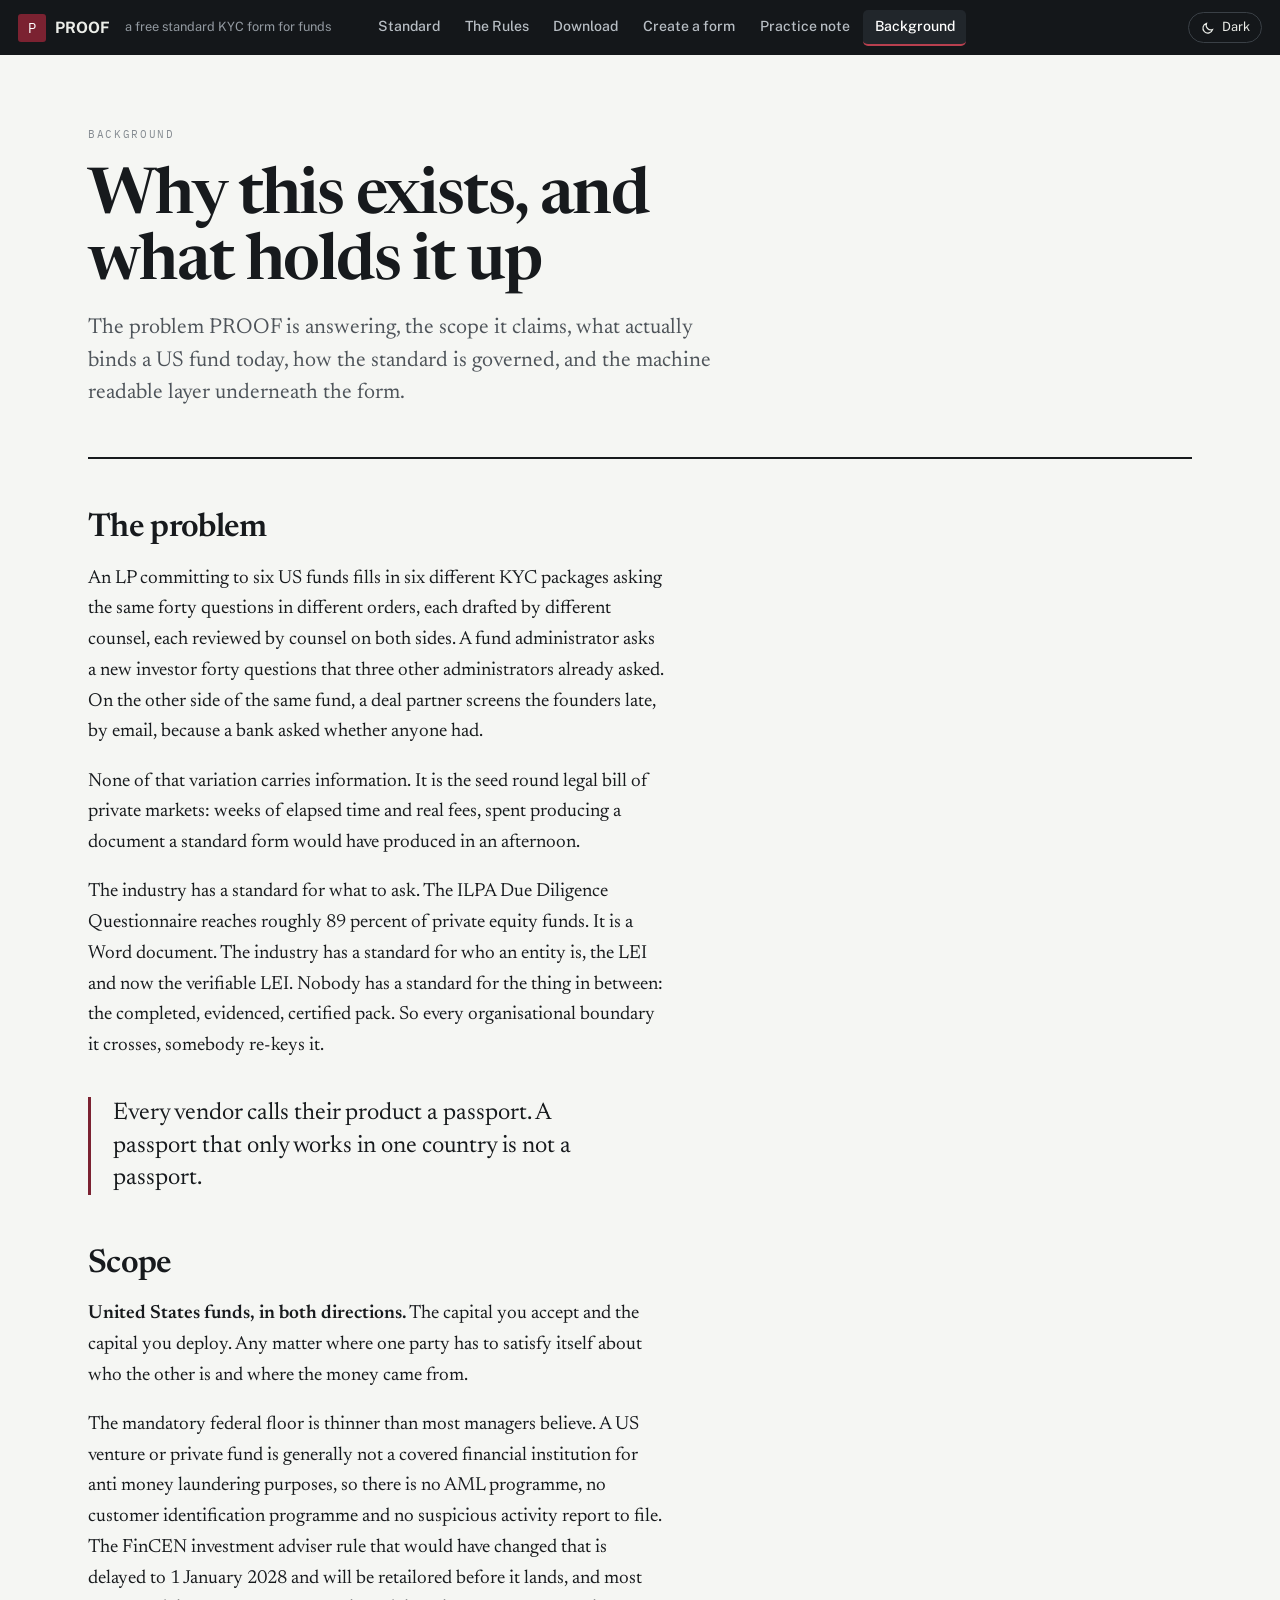
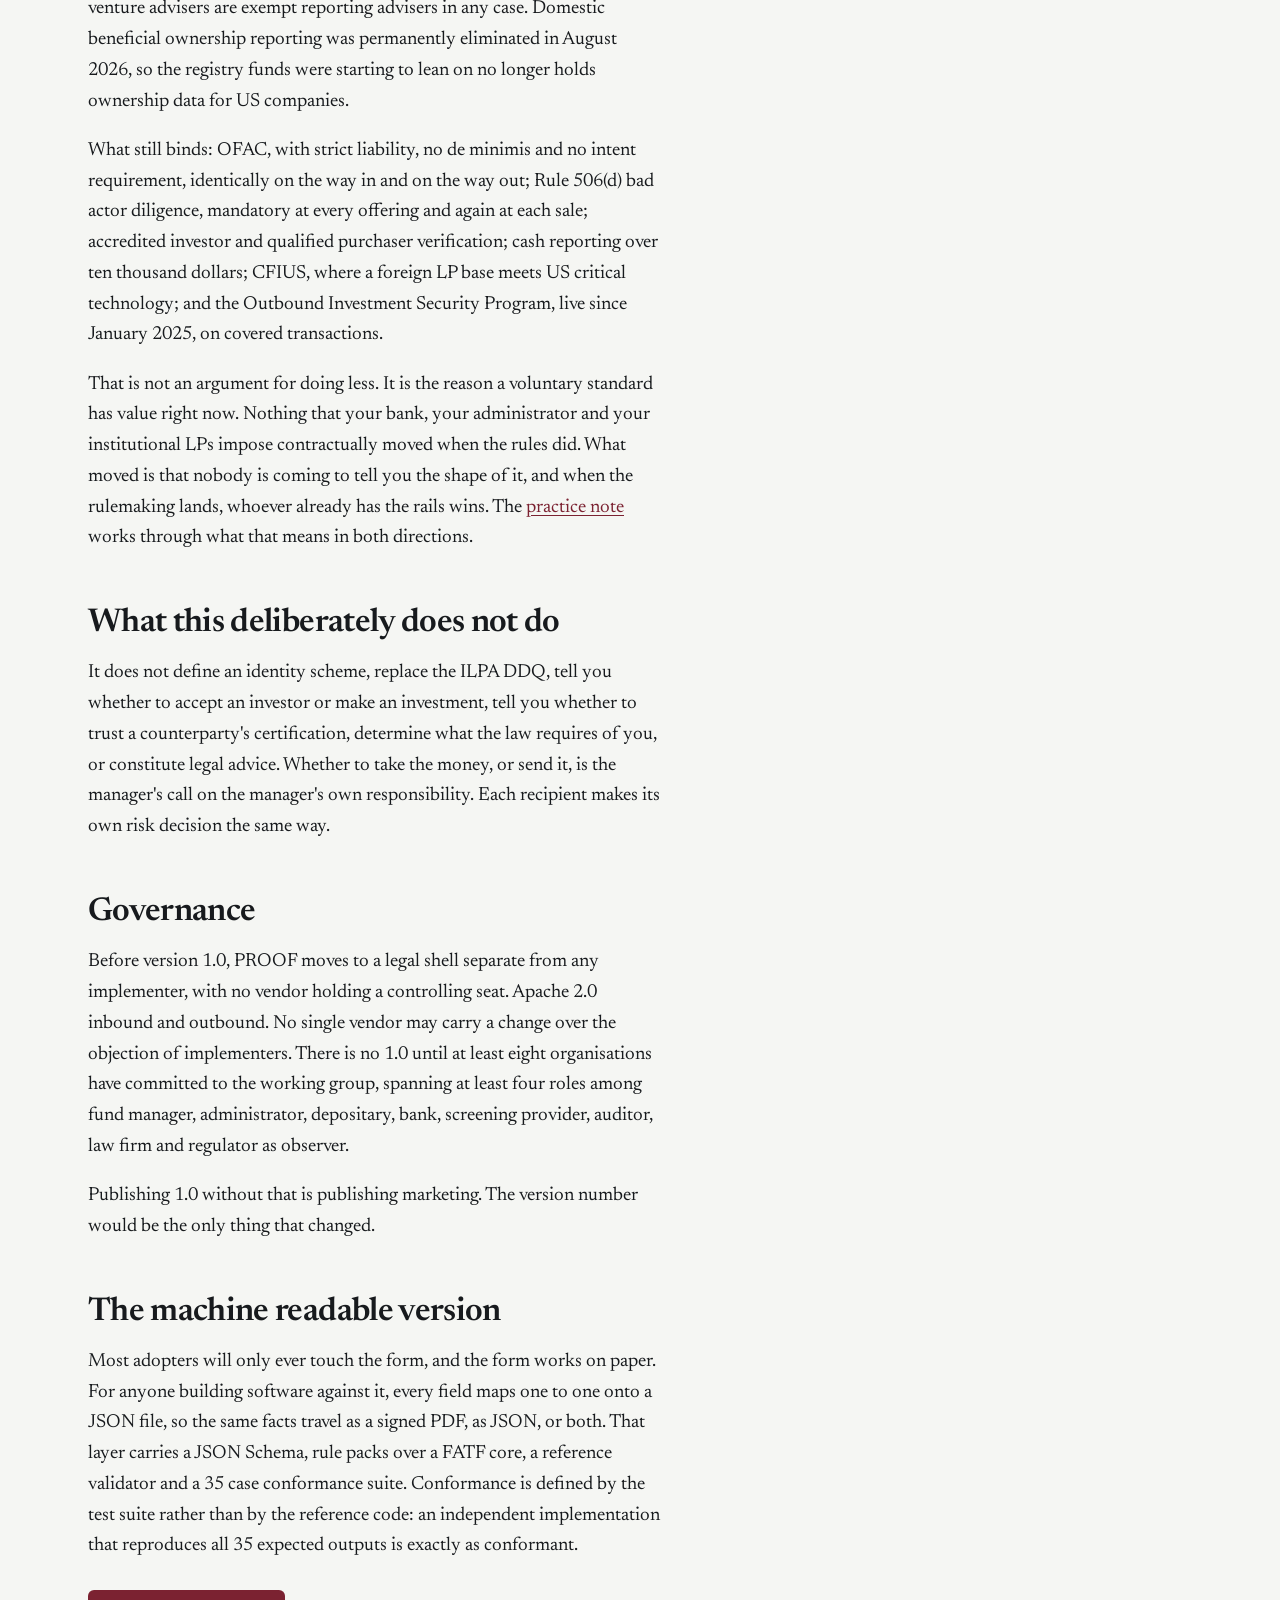
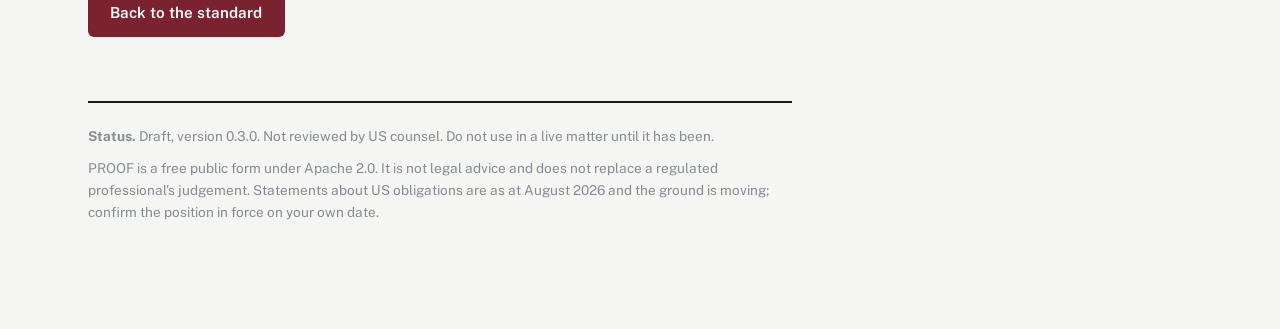
==== background.html @ fc47f913 "Publish the forms as PDF and Word, with a downloads page Adds PROOF-T, PROOF-O and PROOF-E as standa" ====
<!doctype html>
<html lang="en">
<head>
<meta charset="utf-8">
<meta name="viewport" content="width=device-width, initial-scale=1">
<title>PROOF, background</title>
<meta name="description" content="Why a KYC standard is needed, what actually binds a US fund, how PROOF is governed, and the machine readable layer underneath the form.">
<link rel="preconnect" href="https://fonts.googleapis.com">
<link rel="preconnect" href="https://fonts.gstatic.com" crossorigin>
<link rel="stylesheet" href="https://fonts.googleapis.com/css2?family=Newsreader:ital,opsz,wght@0,6..72,400;0,6..72,500;0,6..72,600;1,6..72,400&family=Public+Sans:wght@400;500;600;700&family=IBM+Plex+Mono:wght@400;500&display=swap">
<link rel="stylesheet" href="assets/page.css">
<link rel="stylesheet" href="assets/nav.css">
<script>try{var t=localStorage.getItem("proof-theme");if(t==="light"||t==="dark")document.documentElement.setAttribute("data-theme",t);}catch(e){}</script>

</head>
<body>
<header class="sitebar">
  <a class="brand" href="index.html"><span class="mark">P</span><span class="wordmark">PROOF</span></a>
  <span class="tagline">a free standard KYC form for funds</span>
  <nav class="sitetabs" aria-label="Sections">
      <a href="index.html">Standard</a>
      <a href="rules.html">The Rules</a>
      <a href="download.html">Download</a>
      <a href="create.html">Create a form</a>
      <a href="practice.html">Practice note</a>
      <a href="background.html" aria-current="page">Background</a>
  </nav>
  <button class="theme-toggle" id="themeToggle" aria-label="Switch theme">
    <svg id="themeIcon" viewBox="0 0 24 24" fill="none" stroke="currentColor" stroke-width="2" stroke-linecap="round" aria-hidden="true"></svg>
    <span id="themeLabel">Dark</span>
  </button>
</header>
<div class="wrap">
  <header class="mast">
    <span class="eyebrow">Background</span>
    <h1>Why this exists, and what holds it up</h1>
    <p class="standfirst">The problem PROOF is answering, the scope it claims, what actually binds a US fund today, how the standard is governed, and the machine readable layer underneath the form.</p>
  </header>

  <div class="col">
    <h2>The problem</h2>
    <p>An LP committing to six US funds fills in six different KYC packages asking the same forty questions in different orders, each drafted by different counsel, each reviewed by counsel on both sides. A fund administrator asks a new investor forty questions that three other administrators already asked. On the other side of the same fund, a deal partner screens the founders late, by email, because a bank asked whether anyone had.</p>
    <p>None of that variation carries information. It is the seed round legal bill of private markets: weeks of elapsed time and real fees, spent producing a document a standard form would have produced in an afternoon.</p>
    <p>The industry has a standard for what to ask. The ILPA Due Diligence Questionnaire reaches roughly 89 percent of private equity funds. It is a Word document. The industry has a standard for who an entity is, the LEI and now the verifiable LEI. Nobody has a standard for the thing in between: the completed, evidenced, certified pack. So every organisational boundary it crosses, somebody re-keys it.</p>
    <blockquote><p>Every vendor calls their product a passport. A passport that only works in one country is not a passport.</p></blockquote>

    <h2>Scope</h2>
    <p><strong>United States funds, in both directions.</strong> The capital you accept and the capital you deploy. Any matter where one party has to satisfy itself about who the other is and where the money came from.</p>
    <p>The mandatory federal floor is thinner than most managers believe. A US venture or private fund is generally not a covered financial institution for anti money laundering purposes, so there is no AML programme, no customer identification programme and no suspicious activity report to file. The FinCEN investment adviser rule that would have changed that is delayed to 1 January 2028 and will be retailored before it lands, and most venture advisers are exempt reporting advisers in any case. Domestic beneficial ownership reporting was permanently eliminated in August 2026, so the registry funds were starting to lean on no longer holds ownership data for US companies.</p>
    <p>What still binds: OFAC, with strict liability, no de minimis and no intent requirement, identically on the way in and on the way out; Rule 506(d) bad actor diligence, mandatory at every offering and again at each sale; accredited investor and qualified purchaser verification; cash reporting over ten thousand dollars; CFIUS, where a foreign LP base meets US critical technology; and the Outbound Investment Security Program, live since January 2025, on covered transactions.</p>
    <p>That is not an argument for doing less. It is the reason a voluntary standard has value right now. Nothing that your bank, your administrator and your institutional LPs impose contractually moved when the rules did. What moved is that nobody is coming to tell you the shape of it, and when the rulemaking lands, whoever already has the rails wins. The <a href="practice.html">practice note</a> works through what that means in both directions.</p>

    <h2>What this deliberately does not do</h2>
    <p>It does not define an identity scheme, replace the ILPA DDQ, tell you whether to accept an investor or make an investment, tell you whether to trust a counterparty's certification, determine what the law requires of you, or constitute legal advice. Whether to take the money, or send it, is the manager's call on the manager's own responsibility. Each recipient makes its own risk decision the same way.</p>

    <h2>Governance</h2>
    <p>Before version 1.0, PROOF moves to a legal shell separate from any implementer, with no vendor holding a controlling seat. Apache 2.0 inbound and outbound. No single vendor may carry a change over the objection of implementers. There is no 1.0 until at least eight organisations have committed to the working group, spanning at least four roles among fund manager, administrator, depositary, bank, screening provider, auditor, law firm and regulator as observer.</p>
    <p>Publishing 1.0 without that is publishing marketing. The version number would be the only thing that changed.</p>

    <h2>The machine readable version</h2>
    <p>Most adopters will only ever touch the form, and the form works on paper. For anyone building software against it, every field maps one to one onto a JSON file, so the same facts travel as a signed PDF, as JSON, or both. That layer carries a JSON Schema, rule packs over a FATF core, a reference validator and a 35 case conformance suite. Conformance is defined by the test suite rather than by the reference code: an independent implementation that reproduces all 35 expected outputs is exactly as conformant.</p>
    <a class="cta" href="index.html">Back to the standard</a>
  </div>

  <footer class="colophon">
    <p><b>Status.</b> Draft, version 0.3.0. Not reviewed by US counsel. Do not use in a live matter until it has been.</p>
    <p>PROOF is a free public form under Apache 2.0. It is not legal advice and does not replace a regulated professional's judgement. Statements about US obligations are as at August 2026 and the ground is moving; confirm the position in force on your own date.</p>
  </footer>
</div>
<script src="assets/site.js"></script>
</body>
</html>
---- assets/page.css ----
:root {
  --paper:#f5f6f3; --sheet:#fffffe; --ink:#171a1d; --ink-soft:#4e545a; --ink-faint:#868c92;
  --rule:#dcded8; --rule-firm:#bfc3bb; --seal:#7b2231; --seal-wash:#f2e5e6;
  --keep:#2c5b4c; --keep-wash:#e2ebe6;
  --cta-bg:#7b2231; --cta-ink:#ffffff;
}
@media (prefers-color-scheme: dark) {
  :root:not([data-theme="light"]) {
    --paper:#111316; --sheet:#181b1f; --ink:#e8eae6; --ink-soft:#a8aeb3; --ink-faint:#7c8288;
    --rule:#2a2e33; --rule-firm:#3f454b; --seal:#e39aa3; --seal-wash:#2c1a1e;
    --keep:#85bda8; --keep-wash:#182924;
    --cta-bg:#b8404f; --cta-ink:#ffffff;
  }
}
:root[data-theme="dark"] {
  --paper:#111316; --sheet:#181b1f; --ink:#e8eae6; --ink-soft:#a8aeb3; --ink-faint:#7c8288;
  --rule:#2a2e33; --rule-firm:#3f454b; --seal:#e39aa3; --seal-wash:#2c1a1e;
  --keep:#85bda8; --keep-wash:#182924;
  --cta-bg:#b8404f; --cta-ink:#ffffff;
}

* { box-sizing: border-box; }

body {
  margin: 0; background: var(--paper); color: var(--ink);
  font-family: Newsreader, Georgia, "Times New Roman", serif;
  font-size: 19px; line-height: 1.62; -webkit-font-smoothing: antialiased;
}

.wrap { max-width: 74rem; margin: 0 auto; padding: clamp(2rem,5vw,4rem) clamp(1.1rem,4vw,2.5rem) 6rem; }
.col { max-width: 36rem; }

.eyebrow { font-family: "IBM Plex Mono", ui-monospace, monospace; font-size: 0.7rem; letter-spacing: 0.15em; text-transform: uppercase; color: var(--ink-faint); }

header.mast { border-bottom: 2px solid var(--ink); padding-bottom: 1.8rem; margin-bottom: 2.6rem; }
h1 { font-weight: 600; font-size: clamp(2.4rem,7vw,4rem); line-height: 1.03; letter-spacing: -0.025em; margin: 1rem 0 0.9rem; max-width: 18ch; text-wrap: balance; }
.standfirst { font-size: clamp(1.1rem,2.4vw,1.35rem); line-height: 1.5; color: var(--ink-soft); max-width: 40rem; margin: 0 0 1.2rem; }

h2 { font-weight: 600; font-size: clamp(1.55rem,3.4vw,2.05rem); line-height: 1.13; letter-spacing: -0.02em; margin: 3.2rem 0 1rem; max-width: 24ch; text-wrap: balance; }
h3 { font-family: "Public Sans", system-ui, sans-serif; font-size: 0.82rem; font-weight: 700; letter-spacing: 0.11em; text-transform: uppercase; color: var(--ink-faint); margin: 2.2rem 0 0.7rem; }
p { margin: 0 0 1.15rem; }
strong { font-weight: 600; }
a { color: var(--seal); text-underline-offset: 3px; }
a:focus-visible { outline: 2px solid var(--seal); outline-offset: 3px; }

blockquote { margin: 2.2rem 0; padding-left: 1.4rem; border-left: 3px solid var(--seal); font-size: clamp(1.2rem,2.6vw,1.5rem); line-height: 1.36; max-width: 34rem; }
blockquote p { margin: 0; }

.tablewrap { margin: 2rem 0; overflow-x: auto; border: 1px solid var(--rule-firm); background: var(--sheet); }
table { border-collapse: collapse; width: 100%; min-width: 34rem; font-family: "Public Sans", system-ui, sans-serif; font-size: 0.9rem; }
th { text-align: left; padding: 0.85rem 1rem; border-bottom: 2px solid var(--ink); font-size: 0.72rem; letter-spacing: 0.1em; text-transform: uppercase; color: var(--ink-faint); font-weight: 700; }
td { padding: 0.8rem 1rem; border-bottom: 1px solid var(--rule); color: var(--ink-soft); vertical-align: top; line-height: 1.45; }
td.axis { color: var(--ink); font-weight: 600; width: 34%; }
tr:last-child td { border-bottom: none; }

.callout { background: var(--seal-wash); border-left: 3px solid var(--seal); padding: 1.1rem 1.2rem; margin: 2rem 0; font-size: 1rem; max-width: 36rem; }
.callout p { margin: 0 0 0.7rem; } .callout p:last-child { margin: 0; }

.cta { display: inline-block; background: var(--cta-bg); color: var(--cta-ink); font-family: "Public Sans", sans-serif; font-weight: 600; font-size: 0.95rem; text-decoration: none; padding: 0.7rem 1.4rem; border-radius: 6px; margin-top: 0.6rem; }
.cta:hover { filter: brightness(1.12); }

footer.colophon { margin-top: 4rem; padding-top: 1.4rem; border-top: 2px solid var(--ink); font-family: "Public Sans", sans-serif; font-size: 0.85rem; color: var(--ink-faint); max-width: 44rem; }
footer.colophon p { margin: 0 0 0.6rem; }

@media (max-width: 700px) { body { font-size: 17px; } }

.mast .alt { font-family: "Public Sans", sans-serif; font-size: .84rem; color: var(--ink-faint); margin: .7rem 0 0; }
---- assets/nav.css ----
/* shared top bar and tabs, dark in both themes so it anchors every page */
.sitebar {
  background: #14171a;
  color: #eceee9;
  display: flex;
  align-items: center;
  gap: 1rem;
  padding: 0.6rem 1.1rem;
  font-family: "Public Sans", system-ui, -apple-system, sans-serif;
  flex-wrap: wrap;
}
.sitebar .brand { display: flex; align-items: center; gap: 0.6rem; text-decoration: none; color: inherit; }
.sitebar .mark {
  width: 28px; height: 28px; background: #7b2231; color: #fff;
  display: grid; place-items: center; border-radius: 3px;
  font-family: "IBM Plex Mono", ui-monospace, monospace; font-size: 0.9rem;
}
.sitebar .wordmark { font-weight: 700; letter-spacing: -0.01em; font-size: 0.98rem; }
.sitebar .tagline { color: #939aa1; font-size: 0.8rem; }

.sitetabs { display: flex; gap: 0.15rem; margin-left: 1.2rem; flex-wrap: wrap; }
.sitetabs a {
  color: #b8bec4; text-decoration: none;
  font-size: 0.88rem; font-weight: 500;
  padding: 0.35rem 0.7rem; border-radius: 5px;
  border-bottom: 2px solid transparent;
}
.sitetabs a:hover { color: #fff; background: #21262b; }
.sitetabs a[aria-current="page"] { color: #fff; border-bottom-color: #b8404f; background: #21262b; }
.sitetabs a:focus-visible { outline: 2px solid #b8404f; outline-offset: 2px; }

.theme-toggle {
  margin-left: auto;
  display: inline-flex; align-items: center; gap: 0.45rem;
  background: transparent; border: 1px solid #3a4046; color: #eceee9;
  border-radius: 999px; font: inherit; font-size: 0.8rem;
  padding: 0.28rem 0.72rem; cursor: pointer;
}
.theme-toggle:hover { border-color: #5a6169; }
.theme-toggle svg { width: 14px; height: 14px; flex: none; }

@media (max-width: 640px) {
  .sitebar .tagline { display: none; }
  .sitetabs { margin-left: 0; width: 100%; }
}
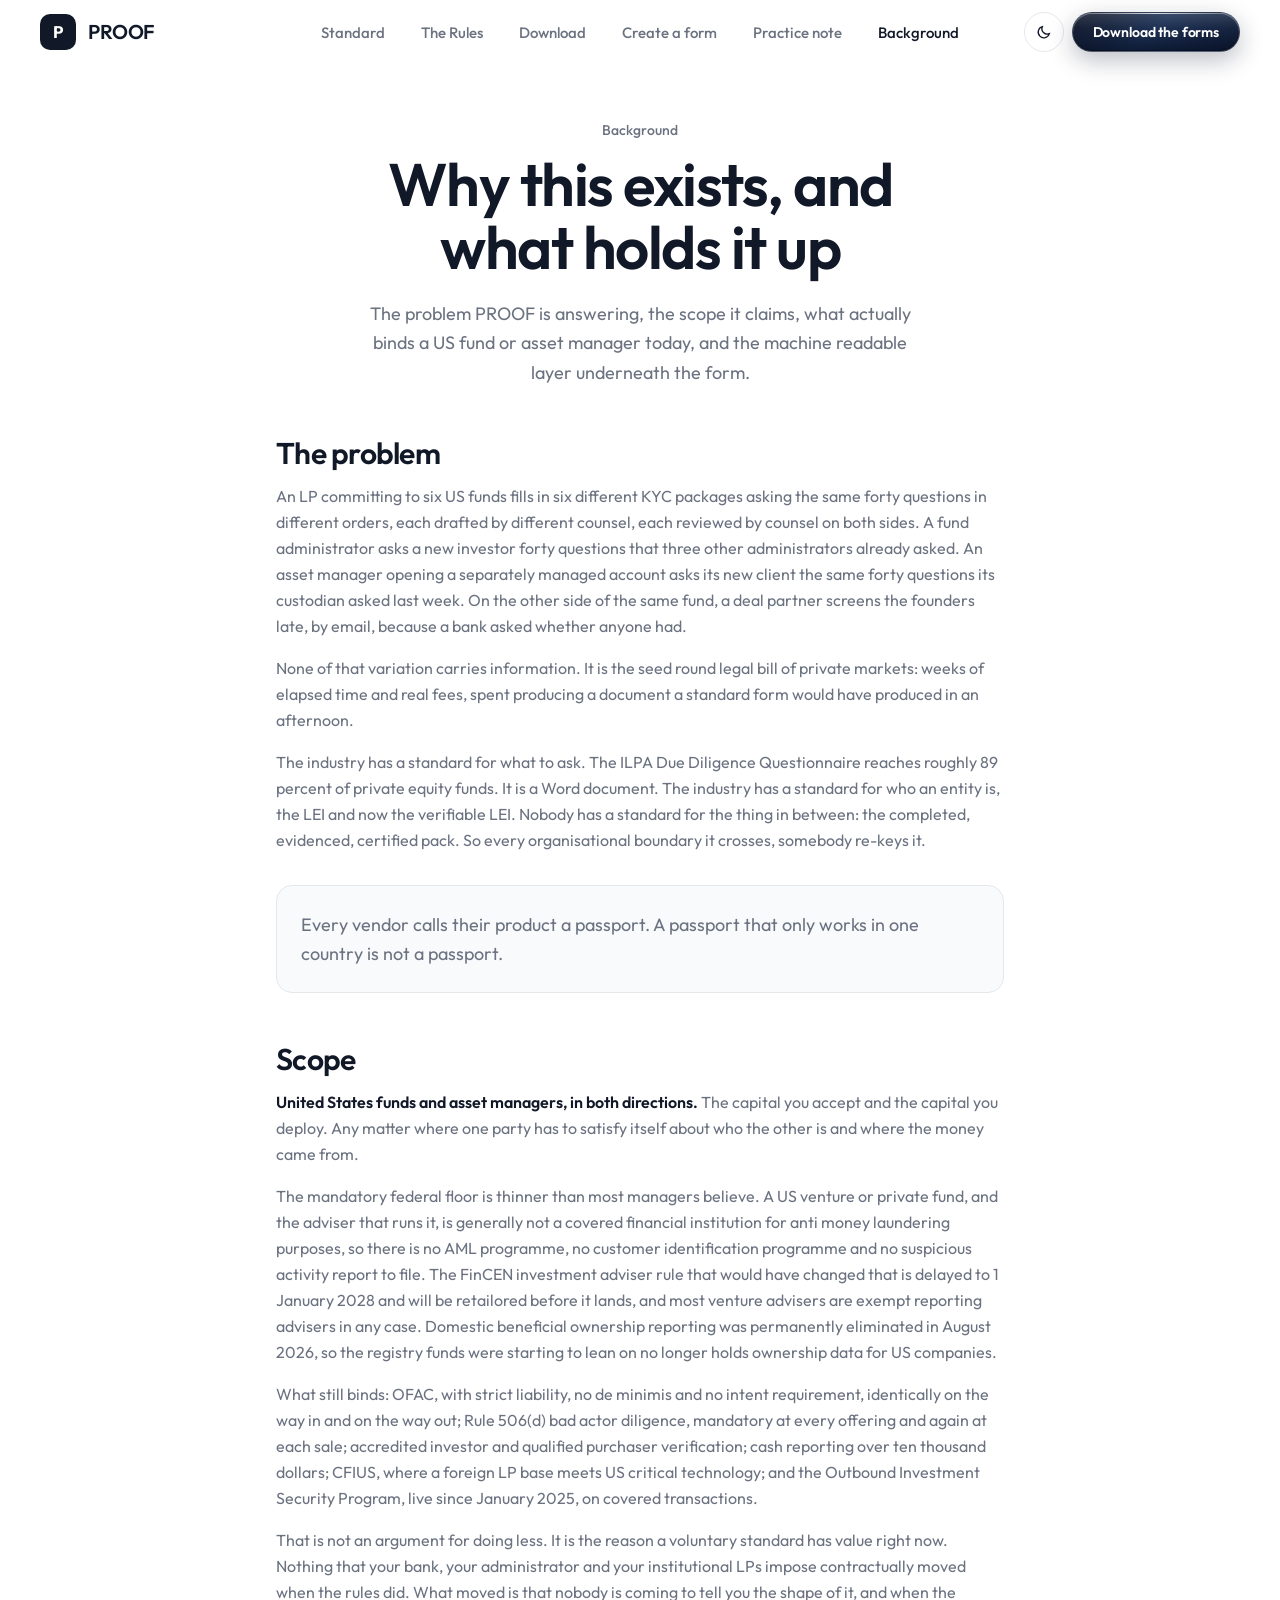
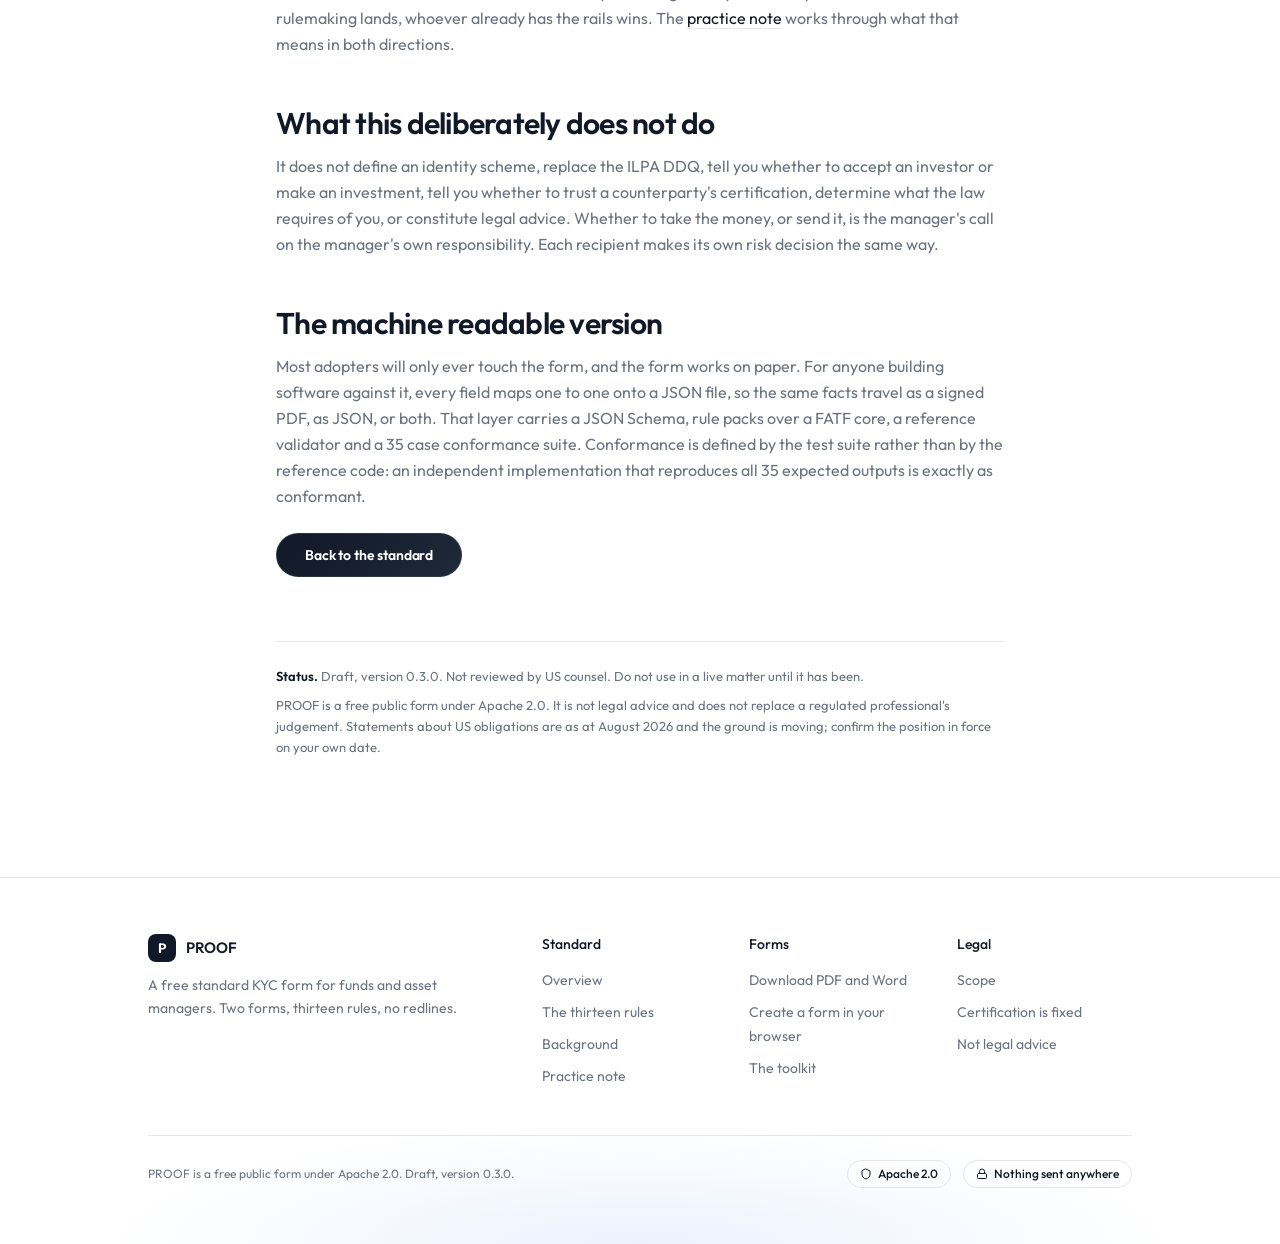
==== commit 68487b70: "Restyle the site to match verikyc.com Outfit and Geist Mono, near-black on white with the navy dark " ====
--- a/background.html
+++ b/background.html
@@ -4,10 +4,10 @@
 <meta charset="utf-8">
 <meta name="viewport" content="width=device-width, initial-scale=1">
 <title>PROOF, background</title>
-<meta name="description" content="Why a KYC standard is needed, what actually binds a US fund, how PROOF is governed, and the machine readable layer underneath the form.">
+<meta name="description" content="Why a KYC standard is needed, what actually binds a US fund or asset manager, and the machine readable layer underneath the form.">
 <link rel="preconnect" href="https://fonts.googleapis.com">
 <link rel="preconnect" href="https://fonts.gstatic.com" crossorigin>
-<link rel="stylesheet" href="https://fonts.googleapis.com/css2?family=Newsreader:ital,opsz,wght@0,6..72,400;0,6..72,500;0,6..72,600;1,6..72,400&family=Public+Sans:wght@400;500;600;700&family=IBM+Plex+Mono:wght@400;500&display=swap">
+<link rel="stylesheet" href="https://fonts.googleapis.com/css2?family=Outfit:wght@400;500;600;700&family=Geist+Mono:wght@400;500;600&display=swap">
 <link rel="stylesheet" href="assets/page.css">
 <link rel="stylesheet" href="assets/nav.css">
 <script>try{var t=localStorage.getItem("proof-theme");if(t==="light"||t==="dark")document.documentElement.setAttribute("data-theme",t);}catch(e){}</script>
@@ -15,47 +15,50 @@
 </head>
 <body>
 <header class="sitebar">
-  <a class="brand" href="index.html"><span class="mark">P</span><span class="wordmark">PROOF</span></a>
-  <span class="tagline">a free standard KYC form for funds</span>
-  <nav class="sitetabs" aria-label="Sections">
+  <div class="inner">
+    <a class="brand" href="index.html"><span class="mark">P</span><span class="wordmark">PROOF</span></a>
+    <nav class="sitetabs" aria-label="Sections"><div class="links">
       <a href="index.html">Standard</a>
       <a href="rules.html">The Rules</a>
       <a href="download.html">Download</a>
       <a href="create.html">Create a form</a>
       <a href="practice.html">Practice note</a>
       <a href="background.html" aria-current="page">Background</a>
-  </nav>
-  <button class="theme-toggle" id="themeToggle" aria-label="Switch theme">
-    <svg id="themeIcon" viewBox="0 0 24 24" fill="none" stroke="currentColor" stroke-width="2" stroke-linecap="round" aria-hidden="true"></svg>
-    <span id="themeLabel">Dark</span>
-  </button>
+    </div></nav>
+    <div class="right">
+      <button class="theme-toggle" id="themeToggle" aria-label="Switch theme">
+        <svg id="themeIcon" viewBox="0 0 24 24" fill="none" stroke="currentColor" stroke-width="2" stroke-linecap="round" aria-hidden="true"></svg>
+        <span id="themeLabel">Dark</span>
+      </button>
+      <button class="menu-toggle" id="menuToggle" aria-label="Open menu" aria-expanded="false">
+        <svg viewBox="0 0 24 24" fill="none" stroke="currentColor" stroke-width="2" stroke-linecap="round" aria-hidden="true"><path d="M4 7h16M4 12h16M4 17h16"/></svg>
+      </button>
+      <a class="nav-glass-cta" href="download.html"><span>Download the forms</span></a>
+    </div>
+  </div>
 </header>
 <div class="wrap">
   <header class="mast">
     <span class="eyebrow">Background</span>
     <h1>Why this exists, and what holds it up</h1>
-    <p class="standfirst">The problem PROOF is answering, the scope it claims, what actually binds a US fund today, how the standard is governed, and the machine readable layer underneath the form.</p>
+    <p class="standfirst">The problem PROOF is answering, the scope it claims, what actually binds a US fund or asset manager today, and the machine readable layer underneath the form.</p>
   </header>
 
   <div class="col">
     <h2>The problem</h2>
-    <p>An LP committing to six US funds fills in six different KYC packages asking the same forty questions in different orders, each drafted by different counsel, each reviewed by counsel on both sides. A fund administrator asks a new investor forty questions that three other administrators already asked. On the other side of the same fund, a deal partner screens the founders late, by email, because a bank asked whether anyone had.</p>
+    <p>An LP committing to six US funds fills in six different KYC packages asking the same forty questions in different orders, each drafted by different counsel, each reviewed by counsel on both sides. A fund administrator asks a new investor forty questions that three other administrators already asked. An asset manager opening a separately managed account asks its new client the same forty questions its custodian asked last week. On the other side of the same fund, a deal partner screens the founders late, by email, because a bank asked whether anyone had.</p>
     <p>None of that variation carries information. It is the seed round legal bill of private markets: weeks of elapsed time and real fees, spent producing a document a standard form would have produced in an afternoon.</p>
     <p>The industry has a standard for what to ask. The ILPA Due Diligence Questionnaire reaches roughly 89 percent of private equity funds. It is a Word document. The industry has a standard for who an entity is, the LEI and now the verifiable LEI. Nobody has a standard for the thing in between: the completed, evidenced, certified pack. So every organisational boundary it crosses, somebody re-keys it.</p>
     <blockquote><p>Every vendor calls their product a passport. A passport that only works in one country is not a passport.</p></blockquote>
 
     <h2>Scope</h2>
-    <p><strong>United States funds, in both directions.</strong> The capital you accept and the capital you deploy. Any matter where one party has to satisfy itself about who the other is and where the money came from.</p>
-    <p>The mandatory federal floor is thinner than most managers believe. A US venture or private fund is generally not a covered financial institution for anti money laundering purposes, so there is no AML programme, no customer identification programme and no suspicious activity report to file. The FinCEN investment adviser rule that would have changed that is delayed to 1 January 2028 and will be retailored before it lands, and most venture advisers are exempt reporting advisers in any case. Domestic beneficial ownership reporting was permanently eliminated in August 2026, so the registry funds were starting to lean on no longer holds ownership data for US companies.</p>
+    <p><strong>United States funds and asset managers, in both directions.</strong> The capital you accept and the capital you deploy. Any matter where one party has to satisfy itself about who the other is and where the money came from.</p>
+    <p>The mandatory federal floor is thinner than most managers believe. A US venture or private fund, and the adviser that runs it, is generally not a covered financial institution for anti money laundering purposes, so there is no AML programme, no customer identification programme and no suspicious activity report to file. The FinCEN investment adviser rule that would have changed that is delayed to 1 January 2028 and will be retailored before it lands, and most venture advisers are exempt reporting advisers in any case. Domestic beneficial ownership reporting was permanently eliminated in August 2026, so the registry funds were starting to lean on no longer holds ownership data for US companies.</p>
     <p>What still binds: OFAC, with strict liability, no de minimis and no intent requirement, identically on the way in and on the way out; Rule 506(d) bad actor diligence, mandatory at every offering and again at each sale; accredited investor and qualified purchaser verification; cash reporting over ten thousand dollars; CFIUS, where a foreign LP base meets US critical technology; and the Outbound Investment Security Program, live since January 2025, on covered transactions.</p>
     <p>That is not an argument for doing less. It is the reason a voluntary standard has value right now. Nothing that your bank, your administrator and your institutional LPs impose contractually moved when the rules did. What moved is that nobody is coming to tell you the shape of it, and when the rulemaking lands, whoever already has the rails wins. The <a href="practice.html">practice note</a> works through what that means in both directions.</p>
 
     <h2>What this deliberately does not do</h2>
     <p>It does not define an identity scheme, replace the ILPA DDQ, tell you whether to accept an investor or make an investment, tell you whether to trust a counterparty's certification, determine what the law requires of you, or constitute legal advice. Whether to take the money, or send it, is the manager's call on the manager's own responsibility. Each recipient makes its own risk decision the same way.</p>
-
-    <h2>Governance</h2>
-    <p>Before version 1.0, PROOF moves to a legal shell separate from any implementer, with no vendor holding a controlling seat. Apache 2.0 inbound and outbound. No single vendor may carry a change over the objection of implementers. There is no 1.0 until at least eight organisations have committed to the working group, spanning at least four roles among fund manager, administrator, depositary, bank, screening provider, auditor, law firm and regulator as observer.</p>
-    <p>Publishing 1.0 without that is publishing marketing. The version number would be the only thing that changed.</p>
 
     <h2>The machine readable version</h2>
     <p>Most adopters will only ever touch the form, and the form works on paper. For anyone building software against it, every field maps one to one onto a JSON file, so the same facts travel as a signed PDF, as JSON, or both. That layer carries a JSON Schema, rule packs over a FATF core, a reference validator and a 35 case conformance suite. Conformance is defined by the test suite rather than by the reference code: an independent implementation that reproduces all 35 expected outputs is exactly as conformant.</p>
@@ -67,6 +70,50 @@
     <p>PROOF is a free public form under Apache 2.0. It is not legal advice and does not replace a regulated professional's judgement. Statements about US obligations are as at August 2026 and the ground is moving; confirm the position in force on your own date.</p>
   </footer>
 </div>
+<footer class="sitefoot">
+  <div class="inner">
+    <div class="grid">
+      <div>
+        <a class="brand" href="index.html"><span class="mark">P</span>PROOF</a>
+        <p class="blurb">A free standard KYC form for funds and asset managers. Two forms, thirteen rules, no redlines.</p>
+      </div>
+      <div class="cols">
+        <div>
+          <p>Standard</p>
+          <ul>
+            <li><a href="index.html">Overview</a></li>
+            <li><a href="rules.html">The thirteen rules</a></li>
+            <li><a href="background.html">Background</a></li>
+            <li><a href="practice.html">Practice note</a></li>
+          </ul>
+        </div>
+        <div>
+          <p>Forms</p>
+          <ul>
+            <li><a href="download.html">Download PDF and Word</a></li>
+            <li><a href="create.html">Create a form in your browser</a></li>
+            <li><a href="download.html">The toolkit</a></li>
+          </ul>
+        </div>
+        <div>
+          <p>Legal</p>
+          <ul>
+            <li><a href="background.html">Scope</a></li>
+            <li><a href="rules.html">Certification is fixed</a></li>
+            <li><a href="background.html">Not legal advice</a></li>
+          </ul>
+        </div>
+      </div>
+    </div>
+    <div class="bottom">
+      <p>PROOF is a free public form under Apache 2.0. Draft, version 0.3.0.</p>
+      <div class="badges">
+        <span><svg viewBox="0 0 24 24" fill="none" stroke="currentColor" stroke-width="2" stroke-linecap="round" stroke-linejoin="round" aria-hidden="true"><path d="M12 2l8 4v6c0 5-3.5 9-8 10-4.5-1-8-5-8-10V6z"/></svg>Apache 2.0</span>
+        <span><svg viewBox="0 0 24 24" fill="none" stroke="currentColor" stroke-width="2" stroke-linecap="round" stroke-linejoin="round" aria-hidden="true"><rect x="3" y="11" width="18" height="10" rx="2"/><path d="M7 11V7a5 5 0 0 1 10 0v4"/></svg>Nothing sent anywhere</span>
+      </div>
+    </div>
+  </div>
+</footer>
 <script src="assets/site.js"></script>
 </body>
 </html>
--- a/assets/page.css
+++ b/assets/page.css
@@ -1,67 +1,164 @@
+/* PROOF site, design system matched to verikyc.com */
 :root {
-  --paper:#f5f6f3; --sheet:#fffffe; --ink:#171a1d; --ink-soft:#4e545a; --ink-faint:#868c92;
-  --rule:#dcded8; --rule-firm:#bfc3bb; --seal:#7b2231; --seal-wash:#f2e5e6;
-  --keep:#2c5b4c; --keep-wash:#e2ebe6;
-  --cta-bg:#7b2231; --cta-ink:#ffffff;
+  --background:#ffffff; --foreground:#111827; --card:#ffffff; --secondary:#f8fafc; --accent:#f3f4f6;
+  --muted-foreground:#6b7280; --border:#e5e7eb; --brand:#111827; --success:#10b981; --violet:#4b5563;
+  --radius:.625rem;
+  --wash-a:rgba(59,130,246,.18); --wash-b:rgba(139,92,246,.14);
+  --bg-rgb:255,255,255;
+  --font-sans:Outfit, "Outfit Fallback", -apple-system, BlinkMacSystemFont, "Segoe UI", Roboto, Arial, sans-serif;
+  --font-mono:"Geist Mono", ui-monospace, SFMono-Regular, Menlo, monospace;
+
+  /* legacy names used by page-specific styles */
+  --paper:var(--background); --sheet:var(--card); --ink:var(--foreground); --ink-soft:var(--muted-foreground); --ink-faint:var(--muted-foreground);
+  --rule:var(--border); --rule-firm:var(--border); --seal:var(--foreground); --seal-wash:var(--secondary);
+  --keep:var(--success); --keep-wash:var(--secondary); --cta-bg:#111827; --cta-ink:#ffffff;
 }
 @media (prefers-color-scheme: dark) {
   :root:not([data-theme="light"]) {
-    --paper:#111316; --sheet:#181b1f; --ink:#e8eae6; --ink-soft:#a8aeb3; --ink-faint:#7c8288;
-    --rule:#2a2e33; --rule-firm:#3f454b; --seal:#e39aa3; --seal-wash:#2c1a1e;
-    --keep:#85bda8; --keep-wash:#182924;
-    --cta-bg:#b8404f; --cta-ink:#ffffff;
+    --background:#070b16; --foreground:#f1f5f9; --card:#0e1424; --secondary:#111827; --accent:#1e1b4b;
+    --muted-foreground:#94a3b8; --border:rgba(255,255,255,.1); --brand:#3b82f6; --success:#34d399; --violet:#a78bfa;
+    --bg-rgb:7,11,22; --seal:var(--brand); --cta-bg:#3b82f6;
   }
 }
 :root[data-theme="dark"] {
-  --paper:#111316; --sheet:#181b1f; --ink:#e8eae6; --ink-soft:#a8aeb3; --ink-faint:#7c8288;
-  --rule:#2a2e33; --rule-firm:#3f454b; --seal:#e39aa3; --seal-wash:#2c1a1e;
-  --keep:#85bda8; --keep-wash:#182924;
-  --cta-bg:#b8404f; --cta-ink:#ffffff;
+  --background:#070b16; --foreground:#f1f5f9; --card:#0e1424; --secondary:#111827; --accent:#1e1b4b;
+  --muted-foreground:#94a3b8; --border:rgba(255,255,255,.1); --brand:#3b82f6; --success:#34d399; --violet:#a78bfa;
+  --bg-rgb:7,11,22; --seal:var(--brand); --cta-bg:#3b82f6;
 }
 
 * { box-sizing: border-box; }
+html { -webkit-text-size-adjust: 100%; }
+body {
+  margin: 0; background: var(--background); color: var(--foreground);
+  font-family: var(--font-sans); font-size: 16px; line-height: 1.5;
+  -webkit-font-smoothing: antialiased; -moz-osx-font-smoothing: grayscale;
+}
+h1, h2, h3, h4 { font-weight: 600; letter-spacing: -0.025em; }
+p { margin: 0 0 1rem; }
+strong, b { font-weight: 600; color: var(--foreground); }
+a { color: var(--foreground); text-decoration: underline; text-underline-offset: 4px; text-decoration-color: var(--border); transition: text-decoration-color .15s; }
+a:hover { text-decoration-color: currentColor; }
+a:focus-visible { outline: 2px solid var(--brand); outline-offset: 3px; border-radius: 4px; }
+.sr-only { position: absolute; width: 1px; height: 1px; padding: 0; margin: -1px; overflow: hidden; clip: rect(0,0,0,0); white-space: nowrap; border: 0; }
 
-body {
-  margin: 0; background: var(--paper); color: var(--ink);
-  font-family: Newsreader, Georgia, "Times New Roman", serif;
-  font-size: 19px; line-height: 1.62; -webkit-font-smoothing: antialiased;
+/* layout */
+.container-page { width: 100%; max-width: 64rem; margin-inline: auto; padding-inline: 1.25rem; }
+.section-pad { padding-block: 5rem; }
+.wrap { max-width: 48rem; margin: 0 auto; padding: 7.5rem 1.25rem 5rem; }
+.col { max-width: none; }
+
+/* section headers */
+.eyebrow { display: block; font-family: var(--font-sans); font-size: .875rem; font-weight: 500; letter-spacing: 0; text-transform: none; color: var(--muted-foreground); }
+:root[data-theme="dark"] .eyebrow { color: var(--brand); }
+@media (prefers-color-scheme: dark) { :root:not([data-theme="light"]) .eyebrow { color: var(--brand); } }
+.eyebrow.mono { font-family: var(--font-mono); font-size: 11px; letter-spacing: .16em; text-transform: uppercase; color: var(--muted-foreground); }
+
+header.mast { text-align: center; max-width: 42rem; margin: 0 auto 3rem; }
+header.mast .eyebrow { margin-bottom: .75rem; }
+h1 { font-size: clamp(2.25rem, 5vw, 3.75rem); line-height: 1.05; margin: 0 0 1.25rem; text-wrap: balance; }
+.standfirst { font-size: 1.125rem; line-height: 1.625; color: var(--muted-foreground); margin: 0 auto 1.5rem; max-width: 36rem; }
+.mast .alt { font-size: .875rem; color: var(--muted-foreground); margin: 1rem 0 0; }
+.mast .cta { margin-top: 0; }
+
+h2 { font-size: clamp(1.5rem, 3vw, 1.875rem); line-height: 1.2; margin: 3rem 0 .75rem; text-wrap: balance; }
+h3 { font-size: 1rem; margin: 2rem 0 .5rem; }
+h4 { font-size: 1rem; margin: 0 0 .35rem; }
+.col p, .col li { color: var(--muted-foreground); line-height: 1.625; }
+.col p strong { color: var(--foreground); }
+
+.text-gradient { color: var(--muted-foreground); }
+:root[data-theme="dark"] .text-gradient,
+.dark .text-gradient { background-image: linear-gradient(to right, var(--brand), #60a5fa, var(--violet)); -webkit-background-clip: text; background-clip: text; color: transparent; }
+@media (prefers-color-scheme: dark) {
+  :root:not([data-theme="light"]) .text-gradient { background-image: linear-gradient(to right, var(--brand), #60a5fa, var(--violet)); -webkit-background-clip: text; background-clip: text; color: transparent; }
 }
 
-.wrap { max-width: 74rem; margin: 0 auto; padding: clamp(2rem,5vw,4rem) clamp(1.1rem,4vw,2.5rem) 6rem; }
-.col { max-width: 36rem; }
+blockquote { margin: 2rem 0; padding: 1.5rem; border: 1px solid var(--border); border-radius: 1rem; background: var(--secondary); font-size: 1.125rem; line-height: 1.5; color: var(--foreground); }
+blockquote p { margin: 0; color: var(--foreground); }
 
-.eyebrow { font-family: "IBM Plex Mono", ui-monospace, monospace; font-size: 0.7rem; letter-spacing: 0.15em; text-transform: uppercase; color: var(--ink-faint); }
-
-header.mast { border-bottom: 2px solid var(--ink); padding-bottom: 1.8rem; margin-bottom: 2.6rem; }
-h1 { font-weight: 600; font-size: clamp(2.4rem,7vw,4rem); line-height: 1.03; letter-spacing: -0.025em; margin: 1rem 0 0.9rem; max-width: 18ch; text-wrap: balance; }
-.standfirst { font-size: clamp(1.1rem,2.4vw,1.35rem); line-height: 1.5; color: var(--ink-soft); max-width: 40rem; margin: 0 0 1.2rem; }
-
-h2 { font-weight: 600; font-size: clamp(1.55rem,3.4vw,2.05rem); line-height: 1.13; letter-spacing: -0.02em; margin: 3.2rem 0 1rem; max-width: 24ch; text-wrap: balance; }
-h3 { font-family: "Public Sans", system-ui, sans-serif; font-size: 0.82rem; font-weight: 700; letter-spacing: 0.11em; text-transform: uppercase; color: var(--ink-faint); margin: 2.2rem 0 0.7rem; }
-p { margin: 0 0 1.15rem; }
-strong { font-weight: 600; }
-a { color: var(--seal); text-underline-offset: 3px; }
-a:focus-visible { outline: 2px solid var(--seal); outline-offset: 3px; }
-
-blockquote { margin: 2.2rem 0; padding-left: 1.4rem; border-left: 3px solid var(--seal); font-size: clamp(1.2rem,2.6vw,1.5rem); line-height: 1.36; max-width: 34rem; }
-blockquote p { margin: 0; }
-
-.tablewrap { margin: 2rem 0; overflow-x: auto; border: 1px solid var(--rule-firm); background: var(--sheet); }
-table { border-collapse: collapse; width: 100%; min-width: 34rem; font-family: "Public Sans", system-ui, sans-serif; font-size: 0.9rem; }
-th { text-align: left; padding: 0.85rem 1rem; border-bottom: 2px solid var(--ink); font-size: 0.72rem; letter-spacing: 0.1em; text-transform: uppercase; color: var(--ink-faint); font-weight: 700; }
-td { padding: 0.8rem 1rem; border-bottom: 1px solid var(--rule); color: var(--ink-soft); vertical-align: top; line-height: 1.45; }
-td.axis { color: var(--ink); font-weight: 600; width: 34%; }
+/* tables */
+.tablewrap { margin: 1.5rem 0; overflow-x: auto; border: 1px solid var(--border); border-radius: 1rem; background: var(--card); }
+table { border-collapse: collapse; width: 100%; min-width: 30rem; font-size: .875rem; }
+th { text-align: left; padding: .85rem 1.25rem; border-bottom: 1px solid var(--border); font-size: .75rem; letter-spacing: .06em; text-transform: uppercase; color: var(--muted-foreground); font-weight: 500; background: var(--secondary); }
+td { padding: .9rem 1.25rem; border-bottom: 1px solid var(--border); color: var(--muted-foreground); vertical-align: top; line-height: 1.55; }
+td.axis { color: var(--foreground); font-weight: 500; width: 34%; }
 tr:last-child td { border-bottom: none; }
 
-.callout { background: var(--seal-wash); border-left: 3px solid var(--seal); padding: 1.1rem 1.2rem; margin: 2rem 0; font-size: 1rem; max-width: 36rem; }
-.callout p { margin: 0 0 0.7rem; } .callout p:last-child { margin: 0; }
+/* callout */
+.callout { background: var(--secondary); border: 1px solid var(--border); border-radius: 1rem; padding: 1.5rem; margin: 2.5rem 0; font-size: .9375rem; line-height: 1.625; color: var(--muted-foreground); }
+.callout p { margin: 0 0 .7rem; } .callout p:last-child { margin: 0; }
 
-.cta { display: inline-block; background: var(--cta-bg); color: var(--cta-ink); font-family: "Public Sans", sans-serif; font-weight: 600; font-size: 0.95rem; text-decoration: none; padding: 0.7rem 1.4rem; border-radius: 6px; margin-top: 0.6rem; }
-.cta:hover { filter: brightness(1.12); }
+/* buttons */
+.cta, .cta-ghost {
+  display: inline-flex; align-items: center; justify-content: center; gap: .5rem; height: 2.75rem; padding: 0 1.75rem;
+  border-radius: 9999px; font-family: var(--font-sans); font-weight: 600; font-size: .875rem; letter-spacing: -0.01em; text-decoration: none;
+  white-space: nowrap; cursor: pointer; transition: transform .2s, opacity .2s, background-color .15s; border: 1px solid transparent; margin-top: .5rem;
+}
+.cta { color: #fff; background: linear-gradient(135deg, #111827 0%, #1f2937 100%); border-color: rgba(255,255,255,.1); position: relative; overflow: hidden; }
+.cta:hover { transform: scale(1.02); }
+.cta:active { transform: translateY(1px); }
+:root[data-theme="dark"] .cta { background: linear-gradient(135deg, #2563eb 0%, #3b82f6 100%); box-shadow: 0 8px 24px rgba(37,99,235,.28); }
+@media (prefers-color-scheme: dark) { :root:not([data-theme="light"]) .cta { background: linear-gradient(135deg, #2563eb 0%, #3b82f6 100%); box-shadow: 0 8px 24px rgba(37,99,235,.28); } }
+.cta::after { content: ""; position: absolute; inset: 0; transform: translateX(-100%); background: linear-gradient(105deg, transparent 35%, rgba(255,255,255,.3) 48%, rgba(147,197,253,.2) 52%, transparent 65%); transition: transform .6s; }
+.cta:hover::after { transform: translateX(100%); }
+.cta-ghost { color: var(--foreground); background: var(--card); border-color: var(--border); position: relative; overflow: hidden; }
+.cta-ghost::after { content: ""; position: absolute; inset: 0; transform: translateX(-100%); background: linear-gradient(to right, transparent, rgba(17,24,39,.05), transparent); transition: transform .5s; }
+.cta-ghost:hover::after { transform: translateX(100%); }
+.cta-row { display: flex; flex-wrap: wrap; align-items: center; justify-content: center; gap: .75rem; margin-top: 2.25rem; }
 
-footer.colophon { margin-top: 4rem; padding-top: 1.4rem; border-top: 2px solid var(--ink); font-family: "Public Sans", sans-serif; font-size: 0.85rem; color: var(--ink-faint); max-width: 44rem; }
-footer.colophon p { margin: 0 0 0.6rem; }
+/* pills, cards, lists */
+.pill { display: inline-flex; align-items: center; gap: .4rem; height: 2rem; padding: 0 .85rem; border-radius: 9999px; border: 1px solid var(--border); background: color-mix(in srgb, var(--card) 70%, transparent); backdrop-filter: blur(4px); font-size: .8125rem; font-weight: 500; color: var(--muted-foreground); }
+.pill.shiny { color: var(--muted-foreground); background-image: linear-gradient(120deg, transparent 40%, rgba(17,24,39,.7) 50%, transparent 60%); background-size: 200% 100%; background-repeat: no-repeat; -webkit-background-clip: text; background-clip: text; animation: shiny 8s infinite; }
+:root[data-theme="dark"] .pill.shiny { background-image: linear-gradient(120deg, transparent 40%, rgba(255,255,255,.85) 50%, transparent 60%); }
+@media (prefers-color-scheme: dark) { :root:not([data-theme="light"]) .pill.shiny { background-image: linear-gradient(120deg, transparent 40%, rgba(255,255,255,.85) 50%, transparent 60%); } }
+@keyframes shiny { 0%, 90%, 100% { background-position: -200% 0; } 30% { background-position: 200% 0; } }
 
-@media (max-width: 700px) { body { font-size: 17px; } }
+.cards { display: grid; gap: 1rem; margin-top: 3rem; }
+.cards.three { grid-template-columns: repeat(3, minmax(0,1fr)); gap: 1.25rem; }
+.cards.two { grid-template-columns: repeat(2, minmax(0,1fr)); gap: 1.5rem; }
+.card { border: 1px solid var(--border); border-radius: 1rem; background: color-mix(in srgb, var(--card) 60%, transparent); padding: 1.5rem; min-height: 10.5rem; display: flex; flex-direction: column; }
+.card .num { display: flex; width: 2.5rem; height: 2.5rem; align-items: center; justify-content: center; border-radius: .75rem; background: var(--secondary); font-family: var(--font-mono); font-size: .75rem; font-weight: 600; letter-spacing: .05em; color: var(--foreground); }
+:root[data-theme="dark"] .card .num { background: rgba(255,255,255,.05); color: var(--brand); }
+@media (prefers-color-scheme: dark) { :root:not([data-theme="light"]) .card .num { background: rgba(255,255,255,.05); color: var(--brand); } }
+.card h3 { margin: 1.25rem 0 0; font-size: 1rem; }
+.card .num + h3 { margin-top: 1.25rem; }
+.card h3:first-child { margin-top: 0; }
+.card p { margin: .5rem 0 0; font-size: .875rem; line-height: 1.625; color: var(--muted-foreground); }
 
-.mast .alt { font-family: "Public Sans", sans-serif; font-size: .84rem; color: var(--ink-faint); margin: .7rem 0 0; }
+ul.dots { list-style: none; margin: 1rem 0 0; padding: 0; display: flex; flex-direction: column; gap: .625rem; }
+ul.dots li { display: flex; gap: .75rem; font-size: .875rem; line-height: 1.625; color: var(--muted-foreground); }
+ul.dots li::before { content: ""; flex: none; width: 6px; height: 6px; border-radius: 50%; background: color-mix(in srgb, var(--foreground) 40%, transparent); margin-top: .55rem; }
+:root[data-theme="dark"] ul.dots li::before { background: var(--brand); }
+@media (prefers-color-scheme: dark) { :root:not([data-theme="light"]) ul.dots li::before { background: var(--brand); } }
+
+/* colophon note */
+footer.colophon { margin-top: 4rem; padding-top: 1.5rem; border-top: 1px solid var(--border); font-size: .8125rem; line-height: 1.6; color: var(--muted-foreground); }
+footer.colophon p { margin: 0 0 .5rem; }
+
+/* site footer, matches verikyc */
+.sitefoot { position: relative; isolation: isolate; overflow: hidden; border-top: 1px solid var(--border); margin-top: 2rem; }
+.sitefoot::before { content: ""; position: absolute; inset: 0; z-index: -1; background: radial-gradient(ellipse 70% 55% at 50% 100%, rgba(59,130,246,.1), transparent 60%); pointer-events: none; }
+.sitefoot .inner { max-width: 64rem; margin: 0 auto; padding: 3.5rem 1.25rem; }
+.sitefoot .grid { display: grid; gap: 2.5rem; grid-template-columns: 1.2fr 2fr; }
+.sitefoot .brand { display: inline-flex; align-items: center; gap: .625rem; font-size: .9375rem; font-weight: 600; letter-spacing: -0.02em; color: var(--foreground); text-decoration: none; }
+.sitefoot .brand .mark { width: 28px; height: 28px; border-radius: 8px; font-size: .85rem; }
+.sitefoot .blurb { margin: .75rem 0 0; max-width: 20rem; font-size: .875rem; line-height: 1.625; color: var(--muted-foreground); }
+.sitefoot .cols { display: grid; grid-template-columns: repeat(3, minmax(0,1fr)); gap: 2rem; }
+.sitefoot .cols p { margin: 0; font-size: .875rem; font-weight: 500; color: var(--foreground); }
+.sitefoot .cols ul { list-style: none; margin: .75rem 0 0; padding: 0; display: flex; flex-direction: column; gap: .5rem; }
+.sitefoot .cols a { font-size: .875rem; color: var(--muted-foreground); text-decoration: none; transition: color .15s; }
+.sitefoot .cols a:hover { color: var(--foreground); }
+.sitefoot .bottom { margin-top: 3rem; padding-top: 1.5rem; border-top: 1px solid var(--border); display: flex; flex-wrap: wrap; align-items: center; justify-content: space-between; gap: 1rem; font-size: .75rem; color: var(--muted-foreground); }
+.sitefoot .bottom p { margin: 0; }
+.sitefoot .badges { display: flex; flex-wrap: wrap; gap: .75rem; }
+.sitefoot .badges span { display: inline-flex; align-items: center; gap: .375rem; padding: .25rem .75rem; border-radius: 9999px; border: 1px solid var(--border); background: color-mix(in srgb, var(--card) 60%, transparent); font-weight: 500; color: var(--foreground); }
+.sitefoot .badges svg { width: 12px; height: 12px; }
+
+@media (max-width: 900px) { .cards.three { grid-template-columns: 1fr 1fr; } }
+@media (max-width: 700px) {
+  .cards.three, .cards.two { grid-template-columns: 1fr; }
+  .sitefoot .grid { grid-template-columns: 1fr; }
+  .sitefoot .cols { grid-template-columns: 1fr 1fr; }
+  .section-pad { padding-block: 3.5rem; }
+  .wrap { padding-top: 6.5rem; }
+}
--- a/assets/nav.css
+++ b/assets/nav.css
@@ -1,45 +1,84 @@
-/* shared top bar and tabs, dark in both themes so it anchors every page */
+/* fixed, transparent header that gains a blurred ground on scroll, matched to verikyc.com */
 .sitebar {
-  background: #14171a;
-  color: #eceee9;
-  display: flex;
-  align-items: center;
-  gap: 1rem;
-  padding: 0.6rem 1.1rem;
-  font-family: "Public Sans", system-ui, -apple-system, sans-serif;
-  flex-wrap: wrap;
+  position: fixed; inset-inline: 0; top: 0; z-index: 50;
+  background: transparent; transition: background-color .2s, border-color .2s, backdrop-filter .2s;
+  border-bottom: 1px solid transparent;
+  font-family: var(--font-sans, Outfit, system-ui, sans-serif);
 }
-.sitebar .brand { display: flex; align-items: center; gap: 0.6rem; text-decoration: none; color: inherit; }
-.sitebar .mark {
-  width: 28px; height: 28px; background: #7b2231; color: #fff;
-  display: grid; place-items: center; border-radius: 3px;
-  font-family: "IBM Plex Mono", ui-monospace, monospace; font-size: 0.9rem;
+.sitebar.scrolled { background: rgba(var(--bg-rgb, 255,255,255), .8); backdrop-filter: blur(12px); -webkit-backdrop-filter: blur(12px); border-bottom-color: var(--border, #e5e7eb); }
+.sitebar .inner {
+  position: relative; margin: 0 auto; display: flex; height: 4rem; width: 100%; max-width: 1440px;
+  align-items: center; justify-content: space-between; padding: 0 1rem;
 }
-.sitebar .wordmark { font-weight: 700; letter-spacing: -0.01em; font-size: 0.98rem; }
-.sitebar .tagline { color: #939aa1; font-size: 0.8rem; }
+.sitebar .brand { position: relative; z-index: 10; display: flex; flex-shrink: 0; align-items: center; gap: .625rem; text-decoration: none; color: var(--foreground, #111827); font-size: 1.125rem; font-weight: 600; letter-spacing: -0.02em; }
+.sitebar .tagline { display: none; }
 
-.sitetabs { display: flex; gap: 0.15rem; margin-left: 1.2rem; flex-wrap: wrap; }
+.sitetabs { pointer-events: none; position: absolute; inset-inline: 0; top: 50%; transform: translateY(-50%); display: none; justify-content: center; }
+.sitetabs .links { pointer-events: auto; display: flex; align-items: center; gap: 1rem; }
 .sitetabs a {
-  color: #b8bec4; text-decoration: none;
-  font-size: 0.88rem; font-weight: 500;
-  padding: 0.35rem 0.7rem; border-radius: 5px;
-  border-bottom: 2px solid transparent;
+  flex-shrink: 0; color: var(--muted-foreground, #6b7280); text-decoration: none;
+  font-size: 13px; font-weight: 500; line-height: 1; transition: color .15s; white-space: nowrap;
 }
-.sitetabs a:hover { color: #fff; background: #21262b; }
-.sitetabs a[aria-current="page"] { color: #fff; border-bottom-color: #b8404f; background: #21262b; }
-.sitetabs a:focus-visible { outline: 2px solid #b8404f; outline-offset: 2px; }
+.sitetabs a:hover, .sitetabs a[aria-current="page"] { color: var(--foreground, #111827); }
+.sitetabs a:focus-visible { outline: 2px solid var(--brand, #111827); outline-offset: 4px; border-radius: 4px; }
+
+.sitebar .right { position: relative; z-index: 10; display: flex; height: 2.5rem; flex-shrink: 0; align-items: center; justify-content: flex-end; gap: .375rem; }
 
 .theme-toggle {
-  margin-left: auto;
-  display: inline-flex; align-items: center; gap: 0.45rem;
-  background: transparent; border: 1px solid #3a4046; color: #eceee9;
-  border-radius: 999px; font: inherit; font-size: 0.8rem;
-  padding: 0.28rem 0.72rem; cursor: pointer;
+  display: inline-flex; align-items: center; justify-content: center; width: 2.5rem; height: 2.5rem; flex-shrink: 0;
+  background: transparent; border: 1px solid var(--border, #e5e7eb); color: var(--foreground, #111827);
+  border-radius: 9999px; cursor: pointer; padding: 0; transition: background-color .15s;
 }
-.theme-toggle:hover { border-color: #5a6169; }
-.theme-toggle svg { width: 14px; height: 14px; flex: none; }
+.theme-toggle:hover { background: var(--secondary, #f8fafc); }
+.theme-toggle svg { width: 16px; height: 16px; flex: none; }
+.theme-toggle .sr-only, #themeLabel { position: absolute; width: 1px; height: 1px; padding: 0; margin: -1px; overflow: hidden; clip: rect(0,0,0,0); white-space: nowrap; border: 0; }
 
-@media (max-width: 640px) {
-  .sitebar .tagline { display: none; }
-  .sitetabs { margin-left: 0; width: 100%; }
+.nav-glass-cta {
+  letter-spacing: -.01em; white-space: nowrap; color: #fff; text-decoration: none;
+  backdrop-filter: blur(18px); -webkit-backdrop-filter: blur(18px);
+  background: linear-gradient(#ffffff29 0%, #ffffff0a 40%, #080f238c 100%), linear-gradient(135deg, #0b1224 0%, #152a4f 48%, #0a162f 100%);
+  border: 1px solid #ffffff29; border-radius: 9999px;
+  display: inline-flex; align-items: center; gap: .375rem; max-width: 100%; height: 2.5rem; padding-inline: .875rem;
+  font-size: .8125rem; font-weight: 600; position: relative; overflow: hidden;
+  transition: transform .3s, box-shadow .3s, border-color .3s;
+  box-shadow: inset 0 1px #ffffff4d, inset 0 -1px #00000059, 0 8px 24px #0f172a47;
 }
+.nav-glass-cta:hover { border-color: #7dd3fc59; transform: translateY(-1px); box-shadow: inset 0 1px #ffffff61, inset 0 -1px #00000059, 0 12px 32px #2563eb61; }
+.nav-glass-cta::before { content: ""; pointer-events: none; position: absolute; inset: 0; transform: translateX(-100%); background: linear-gradient(105deg, transparent 35%, rgba(255,255,255,.3) 48%, rgba(147,197,253,.2) 52%, transparent 65%); transition: transform .7s; }
+.nav-glass-cta:hover::before { transform: translateX(100%); }
+.nav-glass-cta::after { content: ""; pointer-events: none; position: absolute; inset-inline: .75rem; top: 0; height: 1px; background: linear-gradient(to right, transparent, rgba(255,255,255,.7), transparent); }
+.nav-glass-cta span { position: relative; }
+:root[data-theme="dark"] .nav-glass-cta { background: linear-gradient(#ffffff24 0%, #ffffff08 42%, #080f236b 100%), linear-gradient(135deg, #0a1428 0%, #16356d 50%, #0b1733 100%); border-color: #ffffff24; box-shadow: inset 0 1px #ffffff3d, inset 0 -1px #00000073, 0 10px 28px #2563eb47; }
+@media (prefers-color-scheme: dark) { :root:not([data-theme="light"]) .nav-glass-cta { background: linear-gradient(#ffffff24 0%, #ffffff08 42%, #080f236b 100%), linear-gradient(135deg, #0a1428 0%, #16356d 50%, #0b1733 100%); border-color: #ffffff24; box-shadow: inset 0 1px #ffffff3d, inset 0 -1px #00000073, 0 10px 28px #2563eb47; } }
+
+/* brand mark, shared by header and footer */
+.mark { display: grid; place-items: center; width: 36px; height: 36px; border-radius: 10px; background: var(--foreground); color: var(--background); font-family: var(--font-sans); font-weight: 700; font-size: 1.05rem; letter-spacing: -0.02em; }
+:root[data-theme="dark"] .mark { background: var(--brand); color: #fff; }
+@media (prefers-color-scheme: dark) { :root:not([data-theme="light"]) .mark { background: var(--brand); color: #fff; } }
+
+
+/* mobile menu */
+.menu-toggle { display: inline-flex; align-items: center; justify-content: center; width: 2.5rem; height: 2.5rem; border-radius: 9999px; border: 1px solid var(--border, #e5e7eb); background: transparent; color: var(--foreground, #111827); cursor: pointer; padding: 0; }
+.menu-toggle svg { width: 16px; height: 16px; }
+.sitebar.open { background: rgba(var(--bg-rgb, 255,255,255), .96); backdrop-filter: blur(12px); border-bottom-color: var(--border, #e5e7eb); }
+.sitebar.open .sitetabs { display: flex; position: static; transform: none; pointer-events: auto; }
+.sitebar.open .sitetabs .links { flex-direction: column; align-items: stretch; gap: 0; padding: .25rem 1rem 1rem; width: 100%; }
+.sitebar.open .sitetabs a { font-size: 15px; padding: .75rem 0; border-top: 1px solid var(--border, #e5e7eb); }
+
+@media (min-width: 640px) {
+  .sitebar .inner { padding: 0 1.5rem; }
+  .sitebar .brand { gap: .75rem; font-size: 1.25rem; }
+  .sitebar .right { gap: .5rem; }
+  .nav-glass-cta { padding-inline: 1.25rem; font-size: .875rem; }
+}
+@media (min-width: 768px) {
+  .sitetabs { display: flex; }
+  .menu-toggle { display: none; }
+}
+@media (min-width: 1024px) {
+  .sitebar .inner { padding: 0 2.5rem; }
+  .sitetabs .links { gap: 1.75rem; }
+  .sitetabs a { font-size: 15px; }
+}
+@media (min-width: 1280px) { .sitetabs .links { gap: 2.25rem; } }
+@media (max-width: 420px) { .nav-glass-cta { padding-inline: .7rem; font-size: .75rem; } .sitebar .inner { padding: 0 .75rem; } }
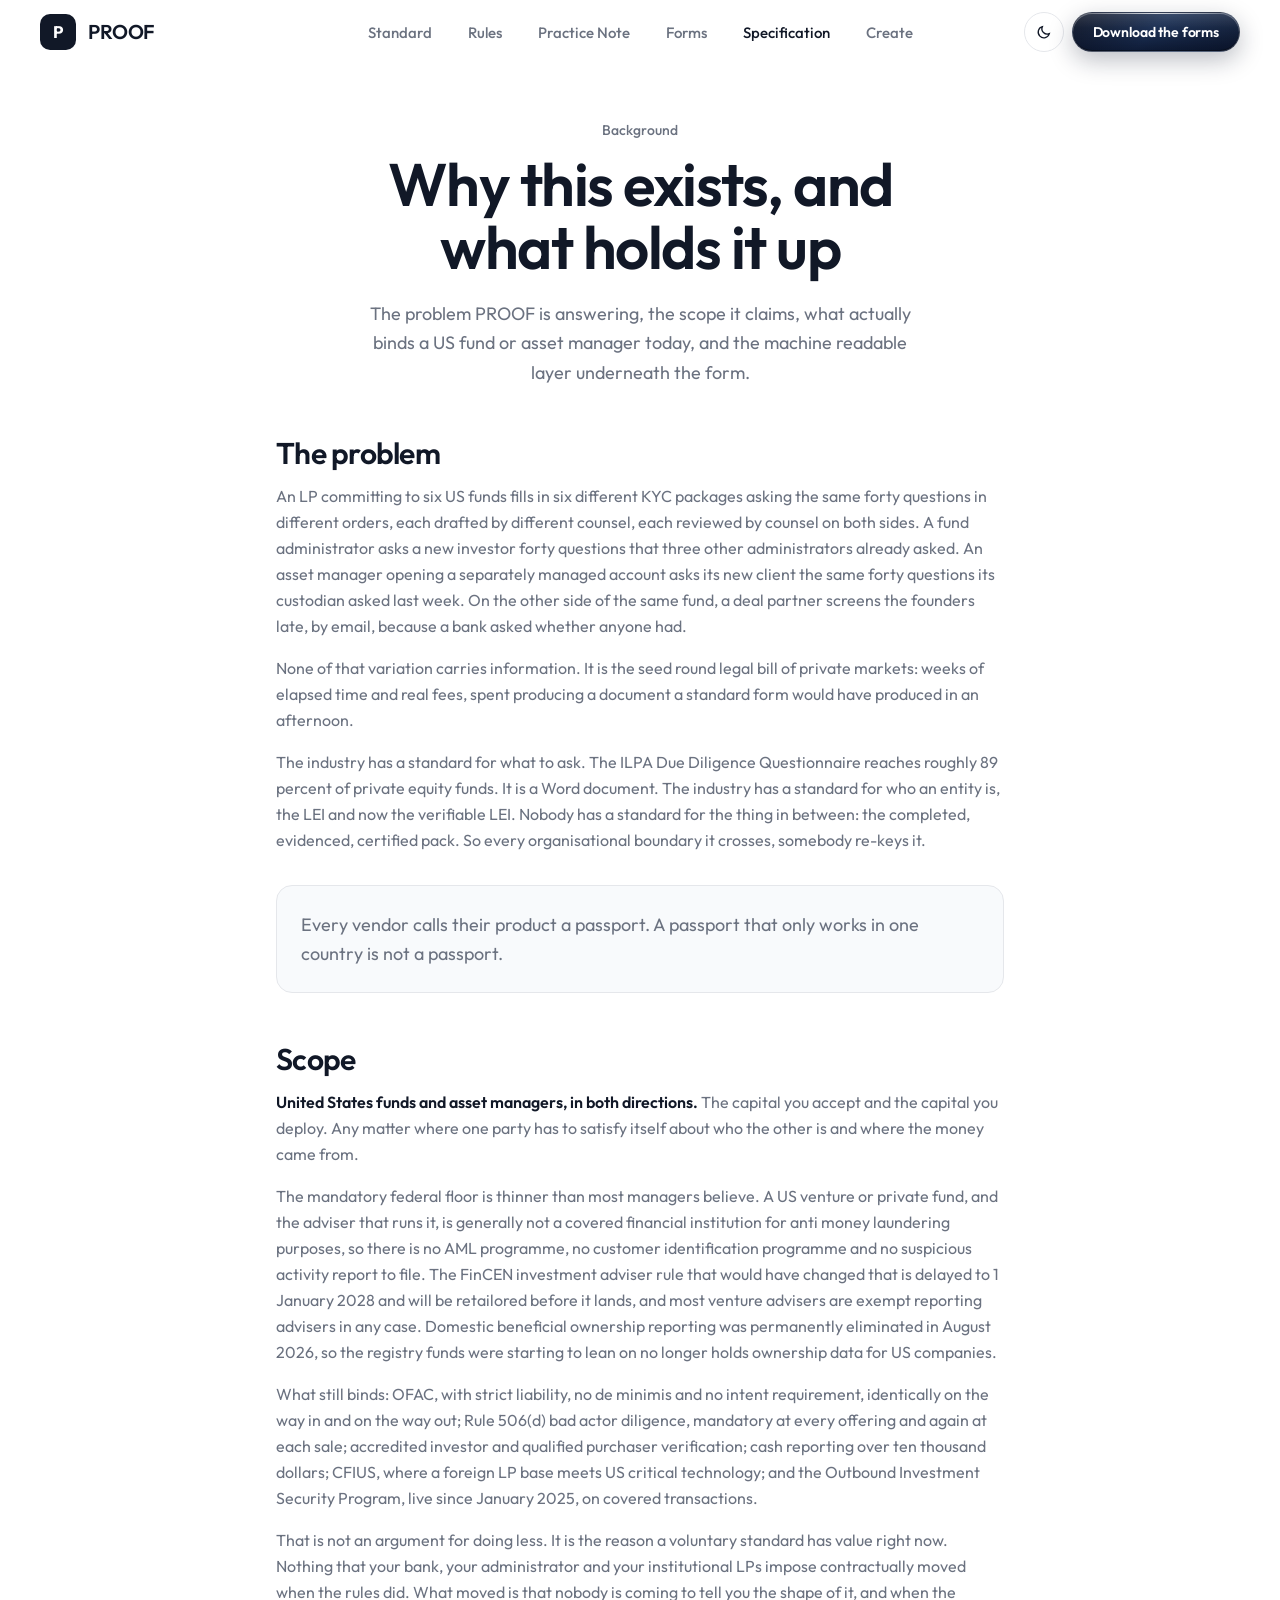
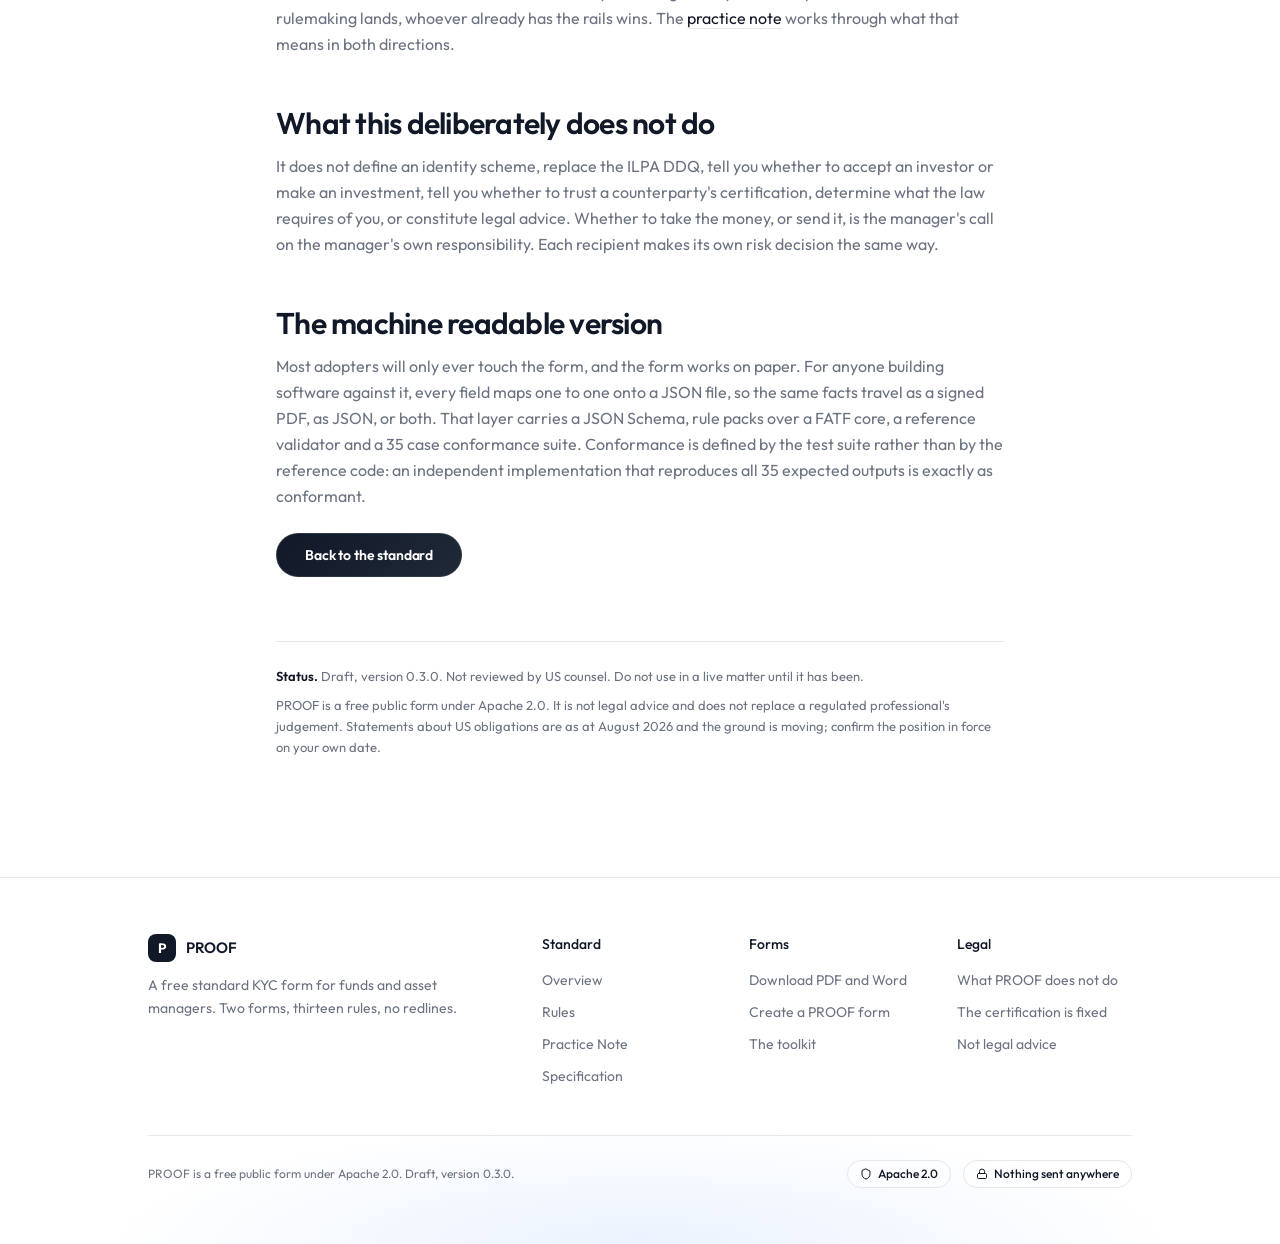
==== commit c7a96092: "New site copy: header nav, Standard page, Rules page Co-Authored-By: Claude Opus 5 (1M context) <nor" ====
--- a/background.html
+++ b/background.html
@@ -19,11 +19,11 @@
     <a class="brand" href="index.html"><span class="mark">P</span><span class="wordmark">PROOF</span></a>
     <nav class="sitetabs" aria-label="Sections"><div class="links">
       <a href="index.html">Standard</a>
-      <a href="rules.html">The Rules</a>
-      <a href="download.html">Download</a>
-      <a href="create.html">Create a form</a>
-      <a href="practice.html">Practice note</a>
-      <a href="background.html" aria-current="page">Background</a>
+      <a href="rules.html">Rules</a>
+      <a href="practice.html">Practice Note</a>
+      <a href="download.html">Forms</a>
+      <a href="background.html" aria-current="page">Specification</a>
+      <a href="create.html">Create</a>
     </div></nav>
     <div class="right">
       <button class="theme-toggle" id="themeToggle" aria-label="Switch theme">
@@ -82,24 +82,24 @@
           <p>Standard</p>
           <ul>
             <li><a href="index.html">Overview</a></li>
-            <li><a href="rules.html">The thirteen rules</a></li>
-            <li><a href="background.html">Background</a></li>
-            <li><a href="practice.html">Practice note</a></li>
+            <li><a href="rules.html">Rules</a></li>
+            <li><a href="practice.html">Practice Note</a></li>
+            <li><a href="background.html">Specification</a></li>
           </ul>
         </div>
         <div>
           <p>Forms</p>
           <ul>
             <li><a href="download.html">Download PDF and Word</a></li>
-            <li><a href="create.html">Create a form in your browser</a></li>
+            <li><a href="create.html">Create a PROOF form</a></li>
             <li><a href="download.html">The toolkit</a></li>
           </ul>
         </div>
         <div>
           <p>Legal</p>
           <ul>
-            <li><a href="background.html">Scope</a></li>
-            <li><a href="rules.html">Certification is fixed</a></li>
+            <li><a href="index.html#does-not">What PROOF does not do</a></li>
+            <li><a href="rules.html#rule-3">The certification is fixed</a></li>
             <li><a href="background.html">Not legal advice</a></li>
           </ul>
         </div>
--- a/assets/page.css
+++ b/assets/page.css
@@ -46,6 +46,14 @@
 .section-pad { padding-block: 5rem; }
 .wrap { max-width: 48rem; margin: 0 auto; padding: 7.5rem 1.25rem 5rem; }
 .col { max-width: none; }
+
+/* in-page navigation under the header */
+.subnav { display: flex; flex-wrap: wrap; align-items: center; justify-content: center; gap: .25rem .5rem; margin: 0 auto 2rem; }
+.subnav a { font-size: .8125rem; font-weight: 500; color: var(--muted-foreground); text-decoration: none; padding: .35rem .75rem; border-radius: 9999px; border: 1px solid transparent; transition: color .15s, border-color .15s, background-color .15s; }
+.subnav a:hover { color: var(--foreground); border-color: var(--border); background: color-mix(in srgb, var(--card) 70%, transparent); }
+.subnav .lbl { font-size: .8125rem; color: var(--muted-foreground); padding-right: .25rem; }
+.subnav.nums a { padding: .35rem .6rem; font-family: var(--font-mono); font-size: .75rem; }
+[id] { scroll-margin-top: 5.5rem; }
 
 /* section headers */
 .eyebrow { display: block; font-family: var(--font-sans); font-size: .875rem; font-weight: 500; letter-spacing: 0; text-transform: none; color: var(--muted-foreground); }
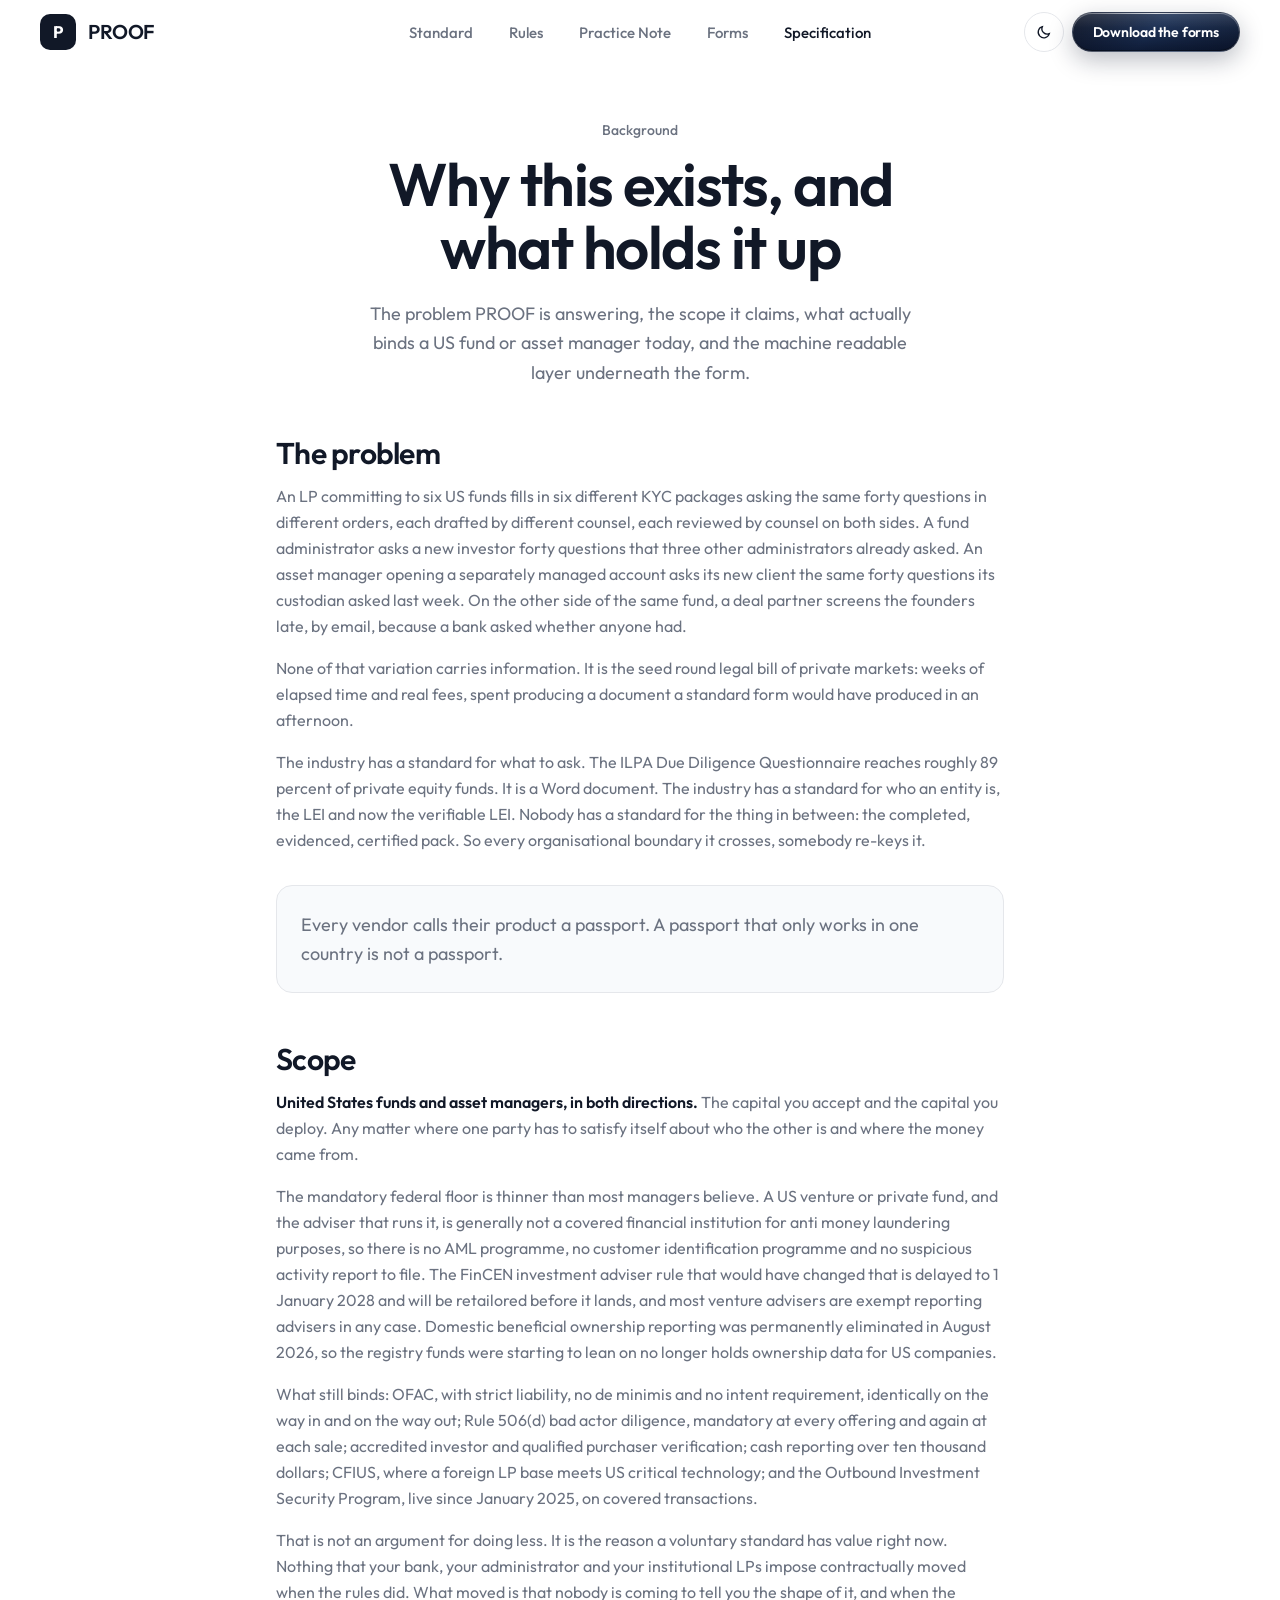
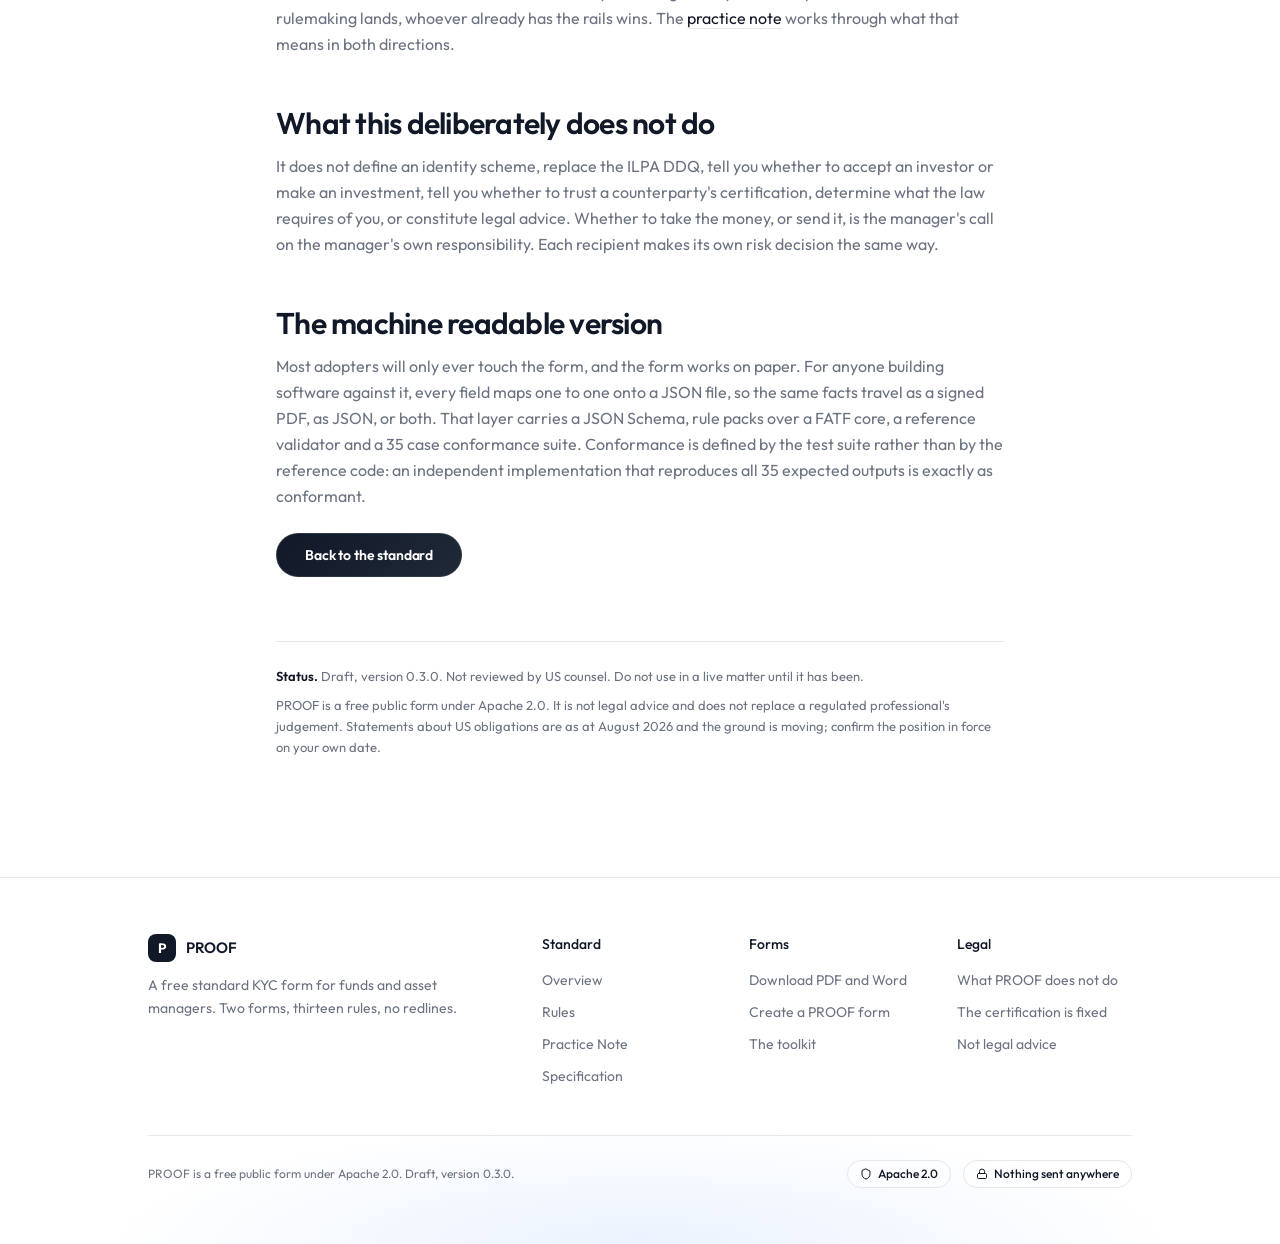
==== commit bd996935: "Download page: link to the online form, drop Create from the nav Co-Authored-By: Claude Opus 5 (1M c" ====
--- a/background.html
+++ b/background.html
@@ -23,7 +23,6 @@
       <a href="practice.html">Practice Note</a>
       <a href="download.html">Forms</a>
       <a href="background.html" aria-current="page">Specification</a>
-      <a href="create.html">Create</a>
     </div></nav>
     <div class="right">
       <button class="theme-toggle" id="themeToggle" aria-label="Switch theme">
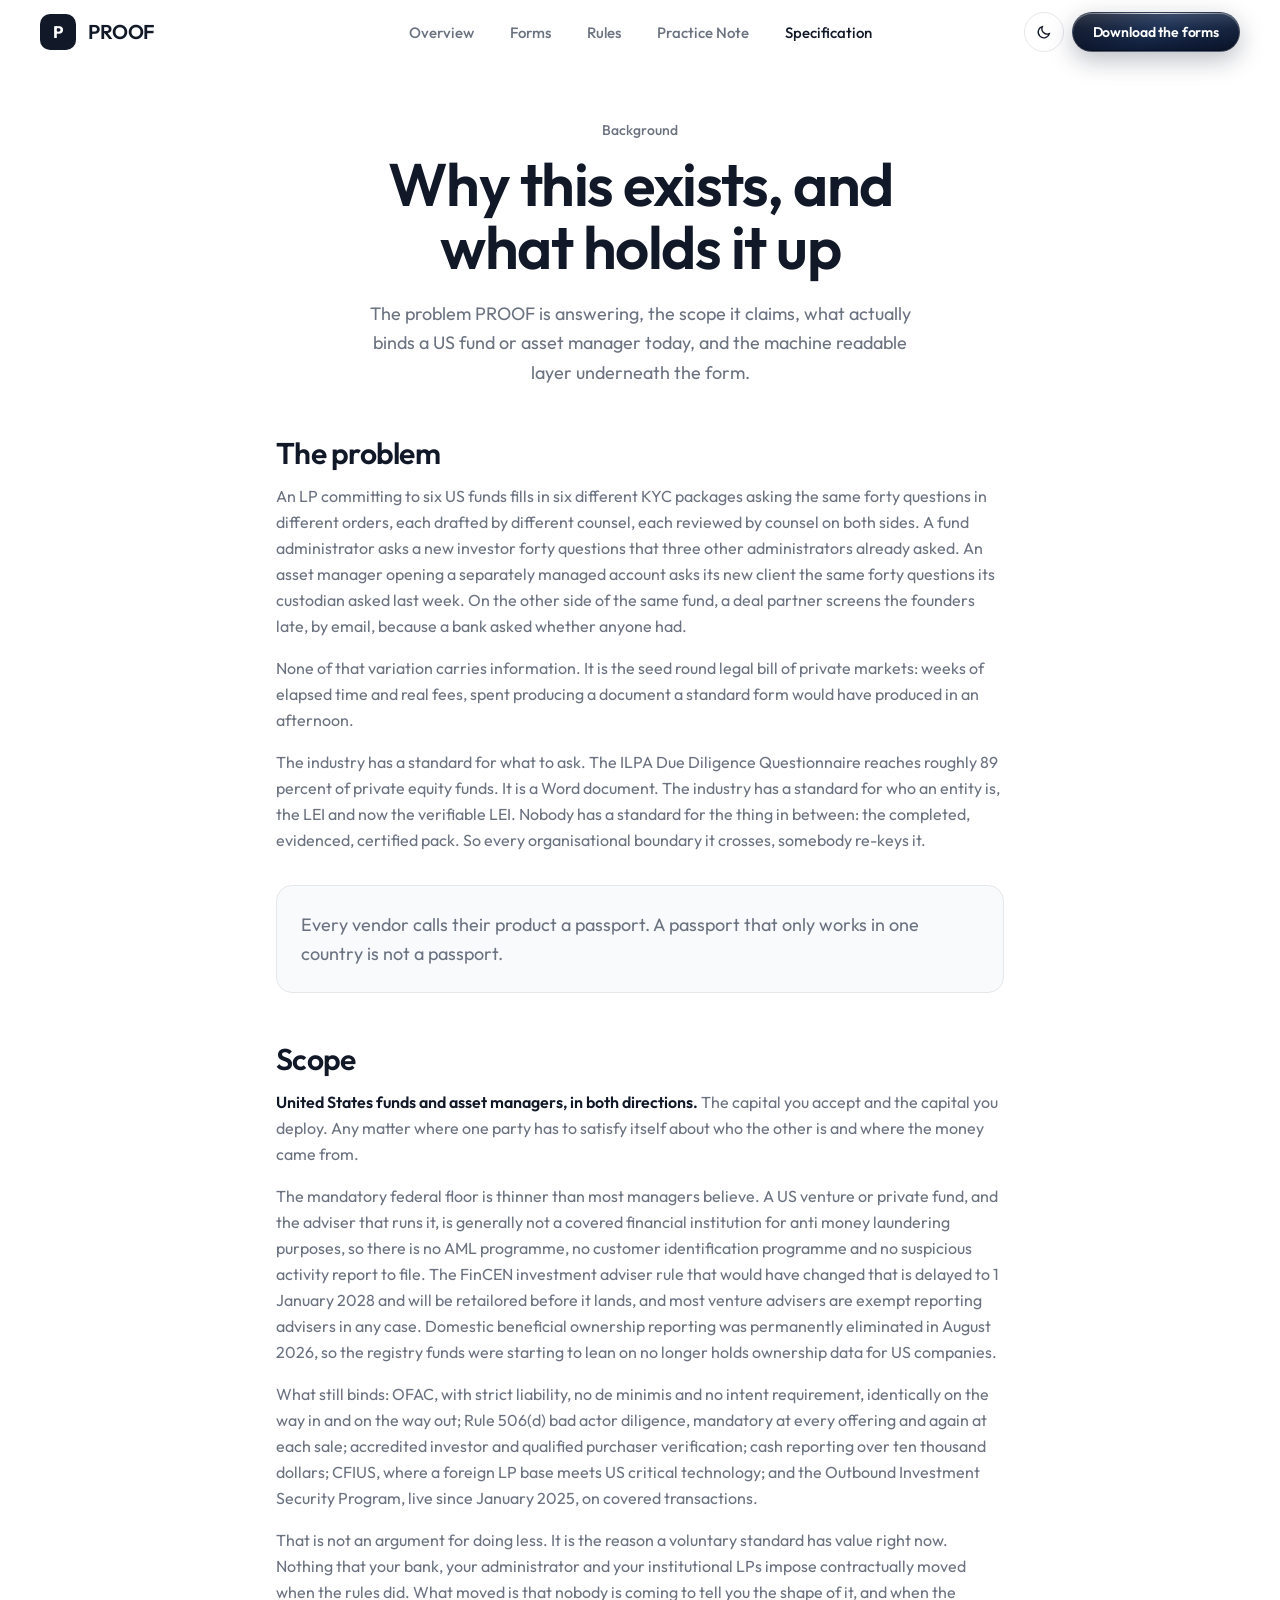
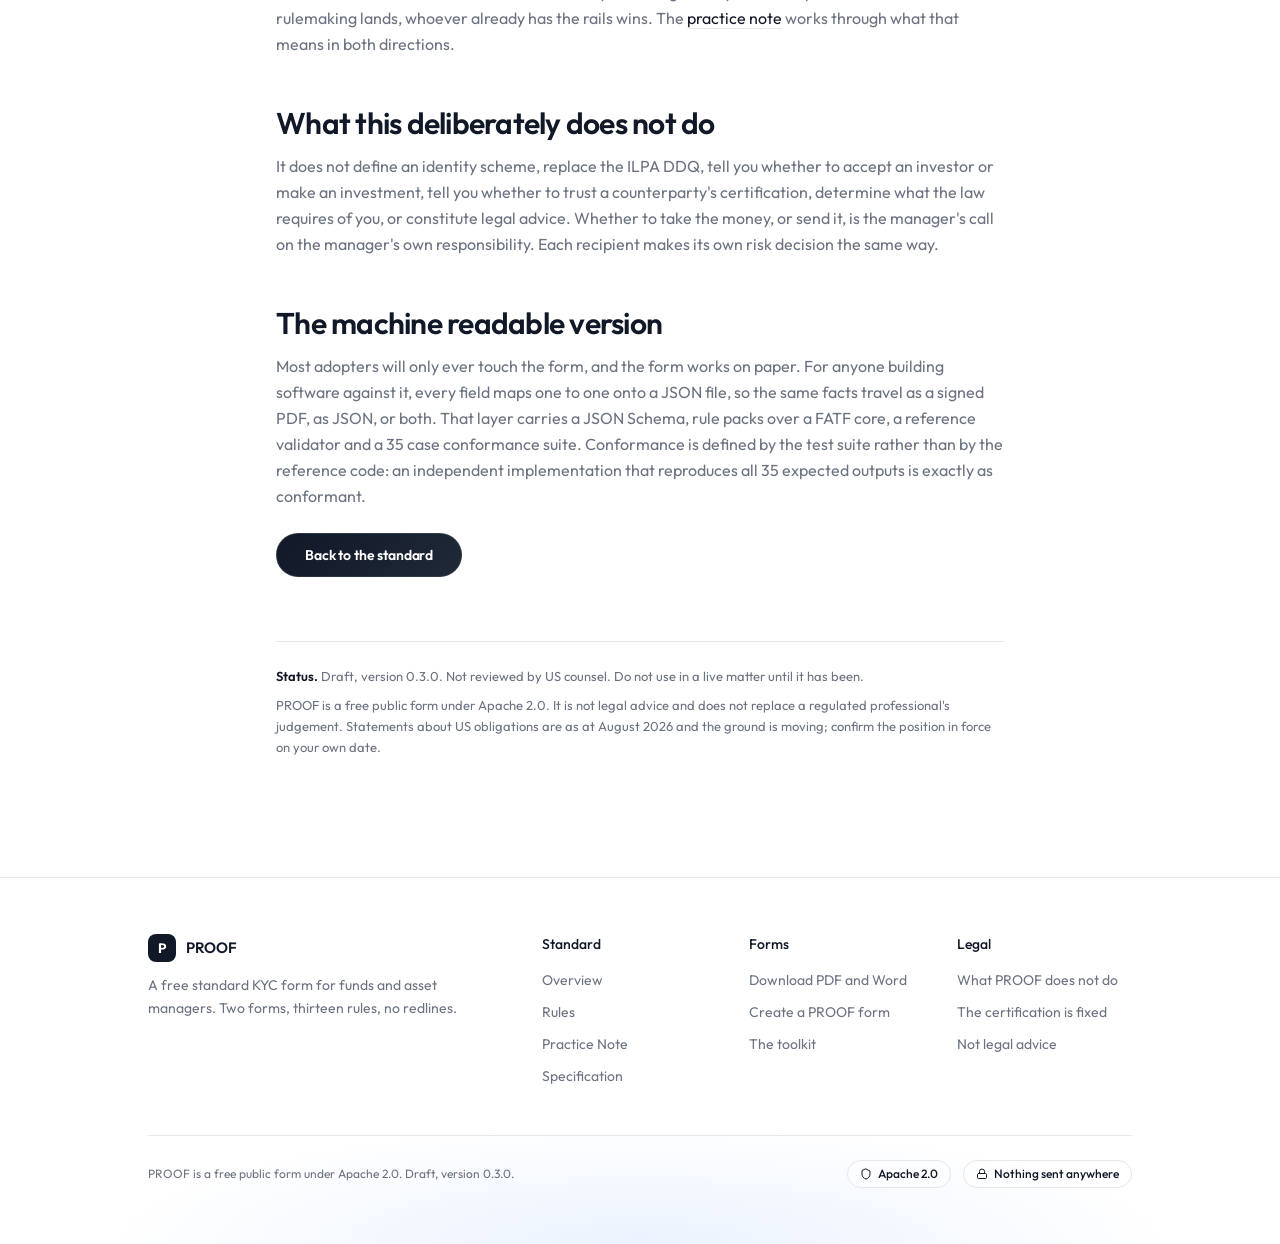
==== commit 668ecaa6: "Nav order: Overview, Forms, Rules, Practice Note, Specification Co-Authored-By: Claude Opus 5 (1M co" ====
--- a/background.html
+++ b/background.html
@@ -18,10 +18,10 @@
   <div class="inner">
     <a class="brand" href="index.html"><span class="mark">P</span><span class="wordmark">PROOF</span></a>
     <nav class="sitetabs" aria-label="Sections"><div class="links">
-      <a href="index.html">Standard</a>
+      <a href="index.html">Overview</a>
+      <a href="download.html">Forms</a>
       <a href="rules.html">Rules</a>
       <a href="practice.html">Practice Note</a>
-      <a href="download.html">Forms</a>
       <a href="background.html" aria-current="page">Specification</a>
     </div></nav>
     <div class="right">
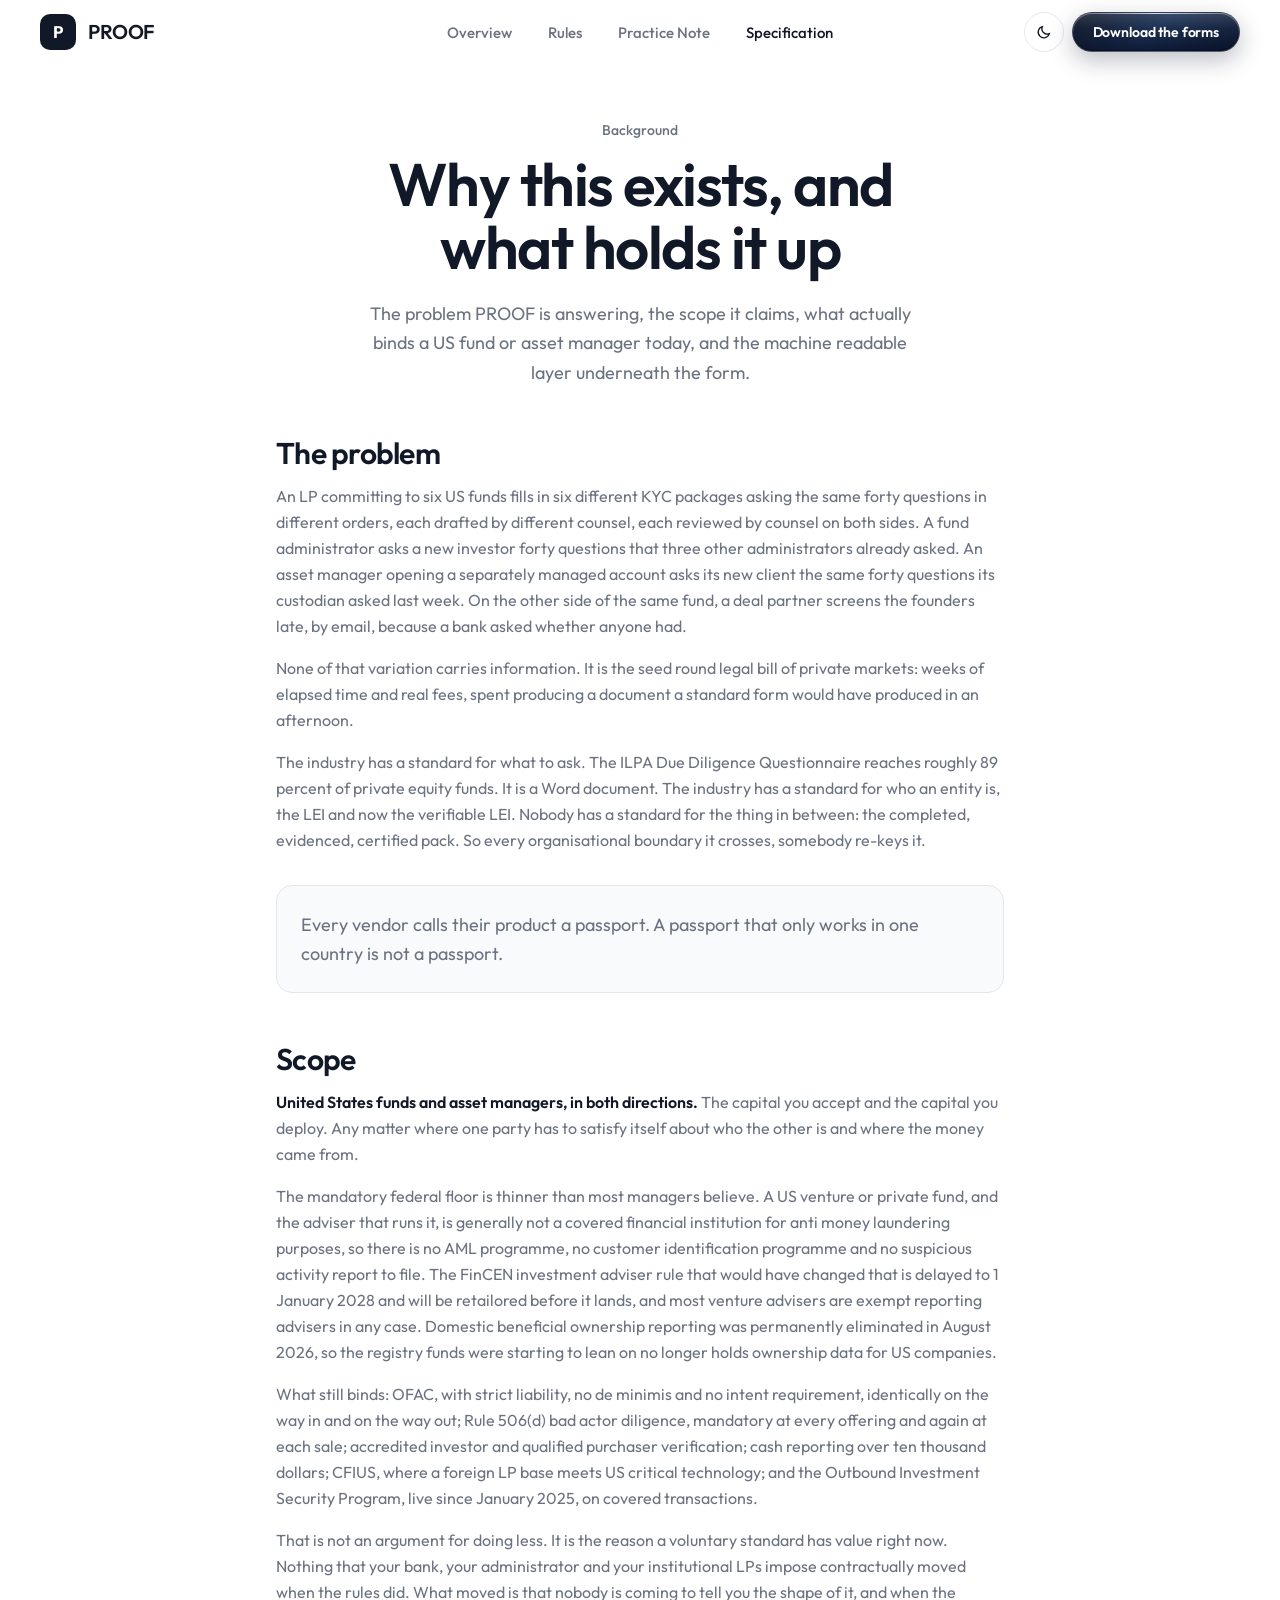
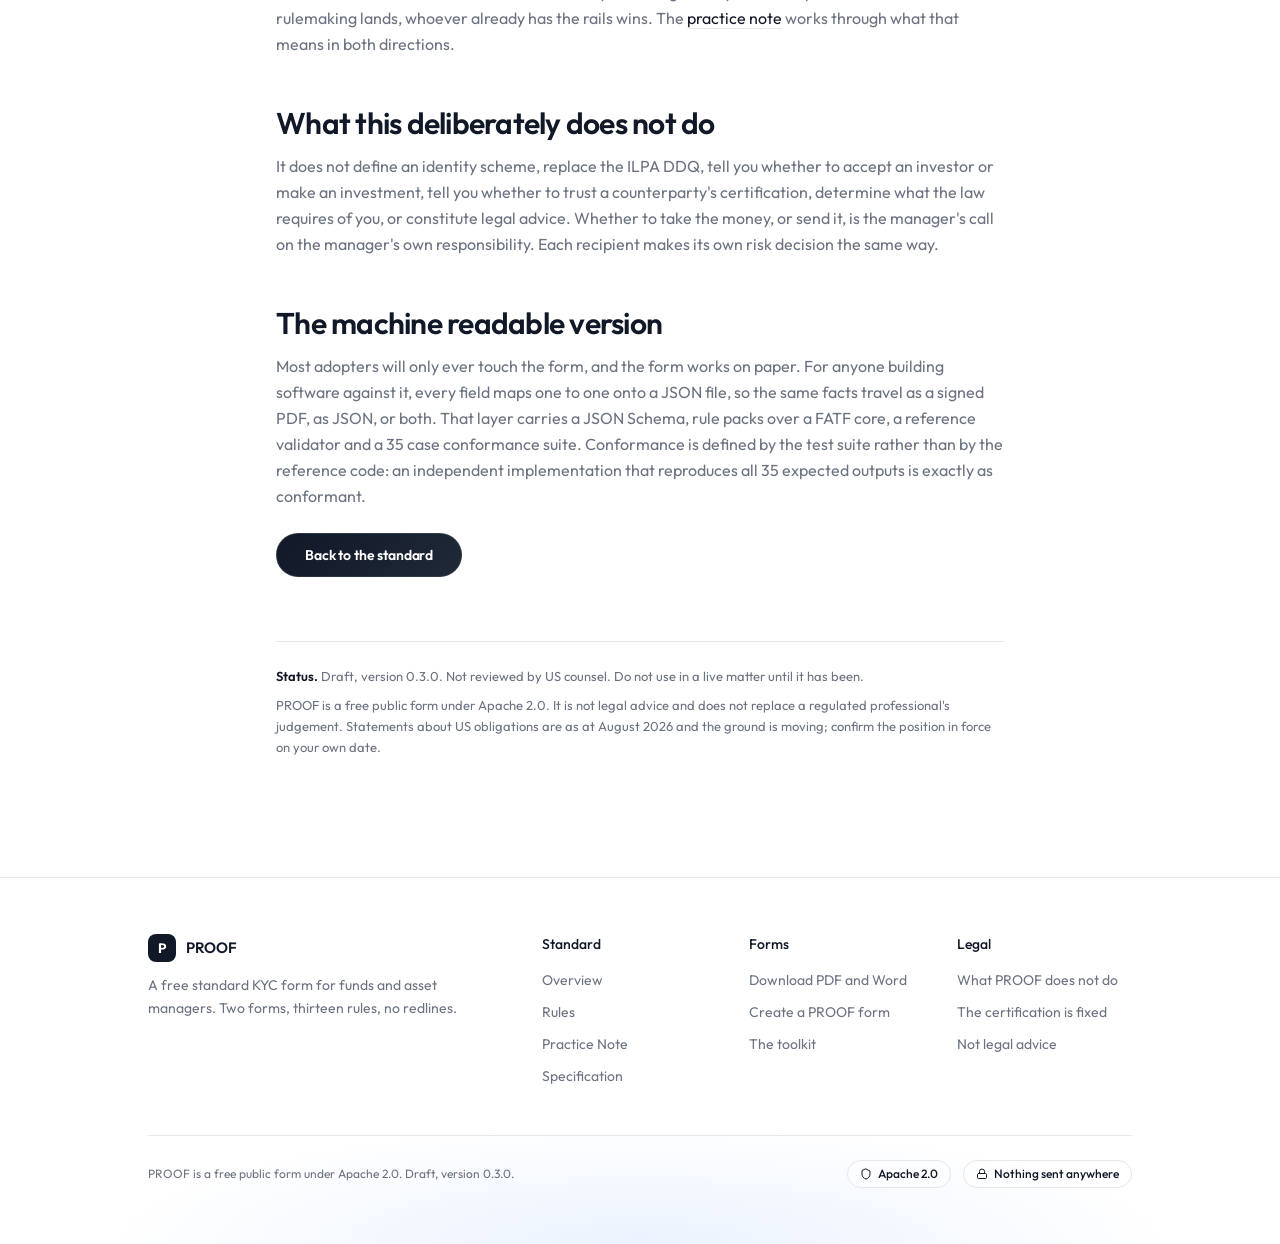
==== commit ba2a0a5a: "Nav: remove the Forms tab Co-Authored-By: Claude Opus 5 (1M context) <noreply@anthropic.com>" ====
--- a/background.html
+++ b/background.html
@@ -19,7 +19,6 @@
     <a class="brand" href="index.html"><span class="mark">P</span><span class="wordmark">PROOF</span></a>
     <nav class="sitetabs" aria-label="Sections"><div class="links">
       <a href="index.html">Overview</a>
-      <a href="download.html">Forms</a>
       <a href="rules.html">Rules</a>
       <a href="practice.html">Practice Note</a>
       <a href="background.html" aria-current="page">Specification</a>
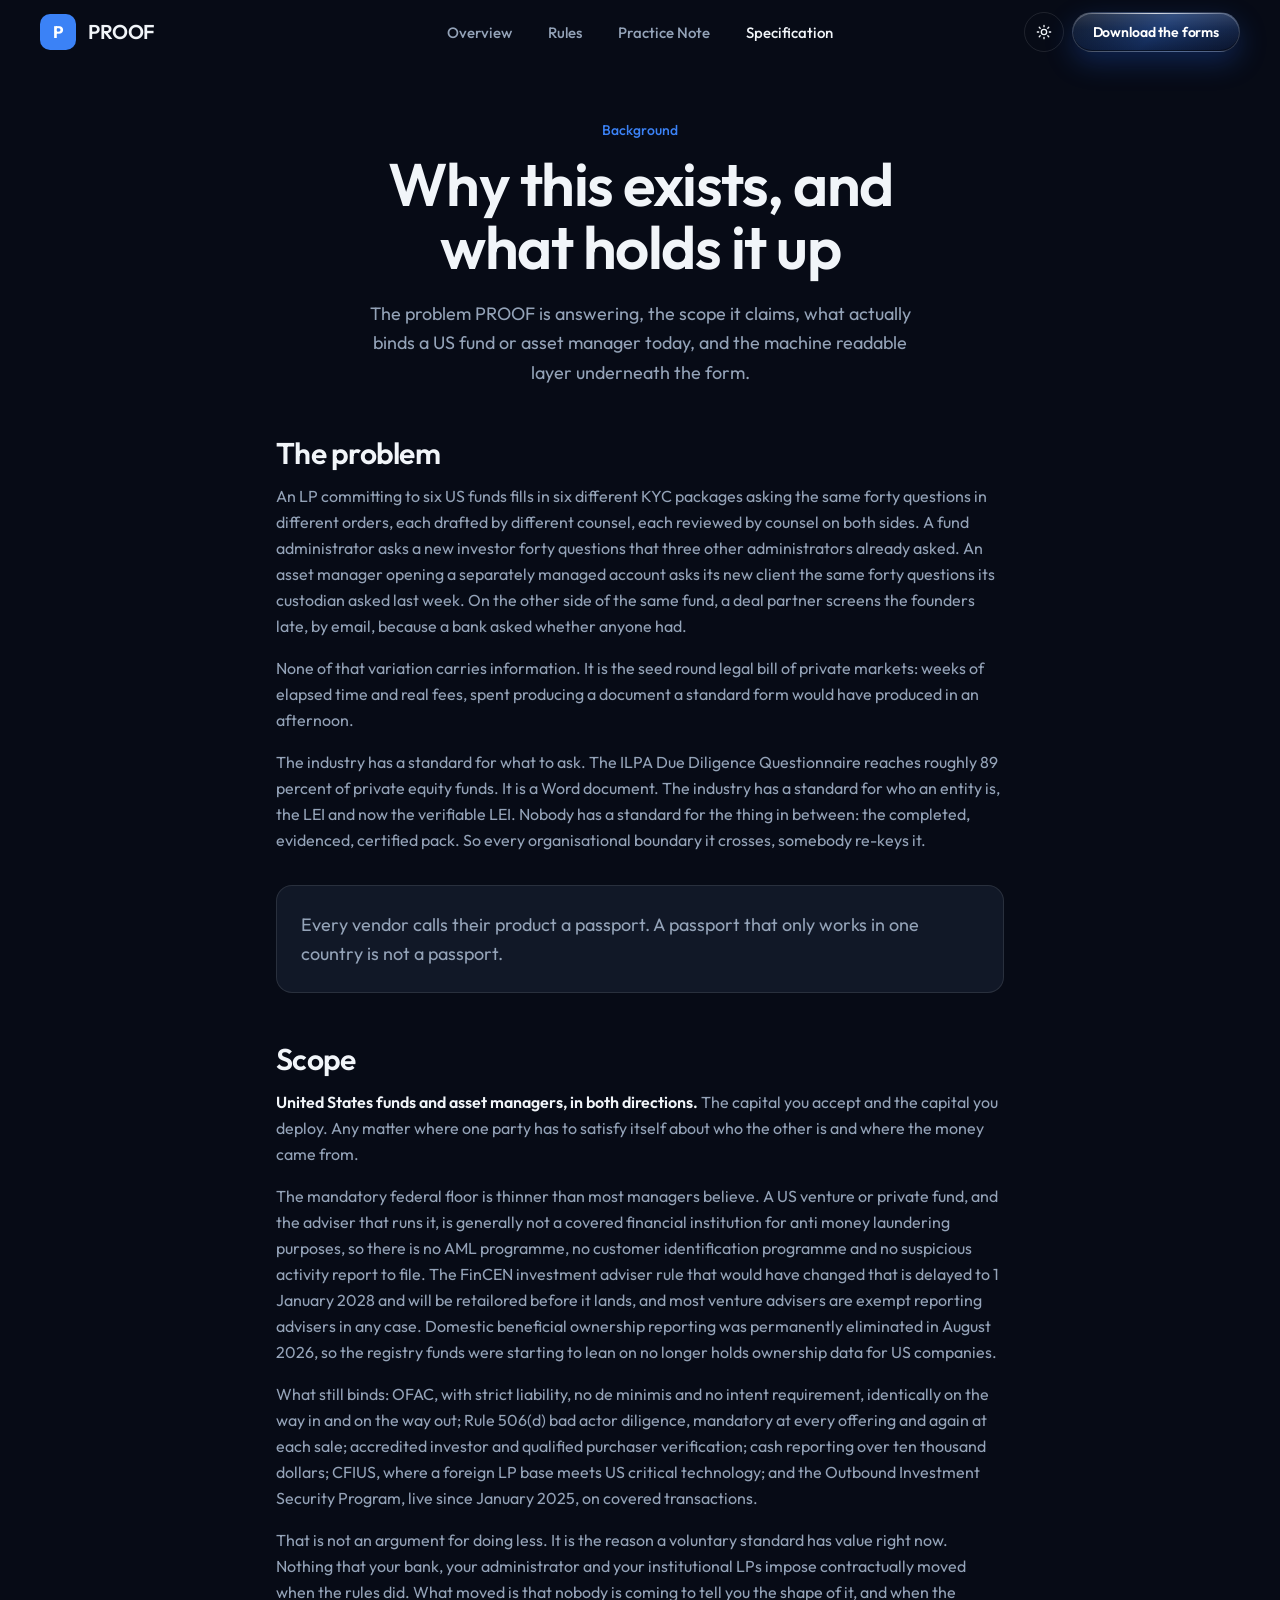
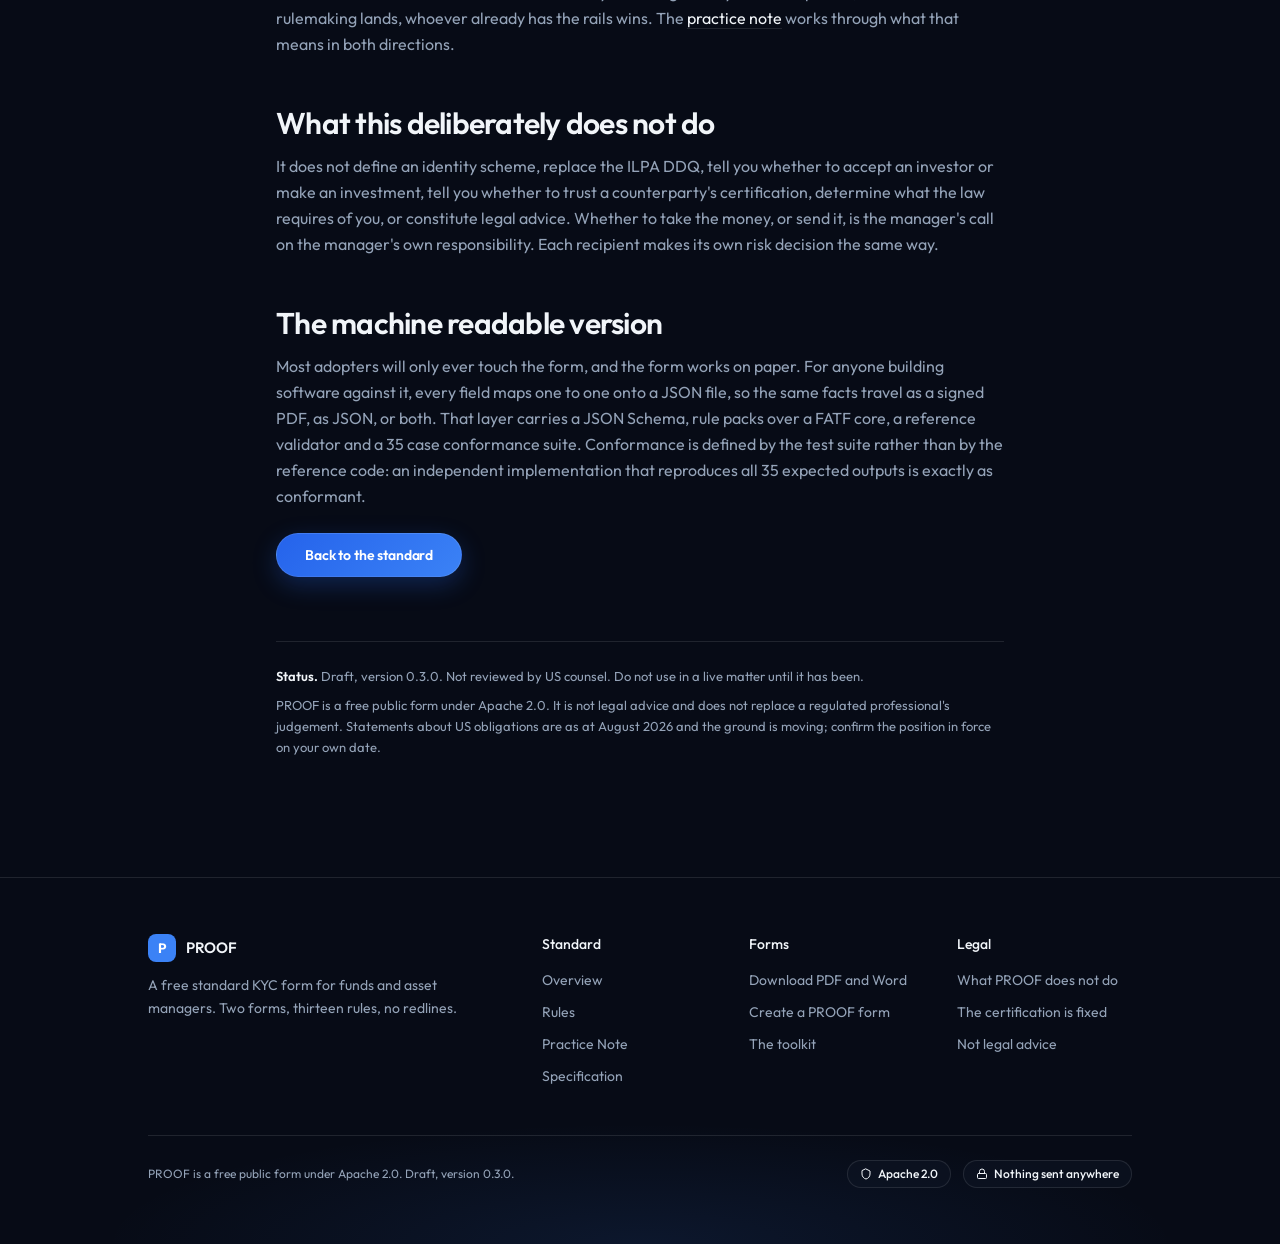
==== commit e01bc967: "Dark theme by default; drop the browser-version callout on the forms page Co-Authored-By: Claude Opu" ====
--- a/background.html
+++ b/background.html
@@ -10,7 +10,7 @@
 <link rel="stylesheet" href="https://fonts.googleapis.com/css2?family=Outfit:wght@400;500;600;700&family=Geist+Mono:wght@400;500;600&display=swap">
 <link rel="stylesheet" href="assets/page.css">
 <link rel="stylesheet" href="assets/nav.css">
-<script>try{var t=localStorage.getItem("proof-theme");if(t==="light"||t==="dark")document.documentElement.setAttribute("data-theme",t);}catch(e){}</script>
+<script>(function(){var t=null;try{t=localStorage.getItem("proof-theme");}catch(e){}document.documentElement.setAttribute("data-theme",t==="light"?"light":"dark");})();</script>
 
 </head>
 <body>
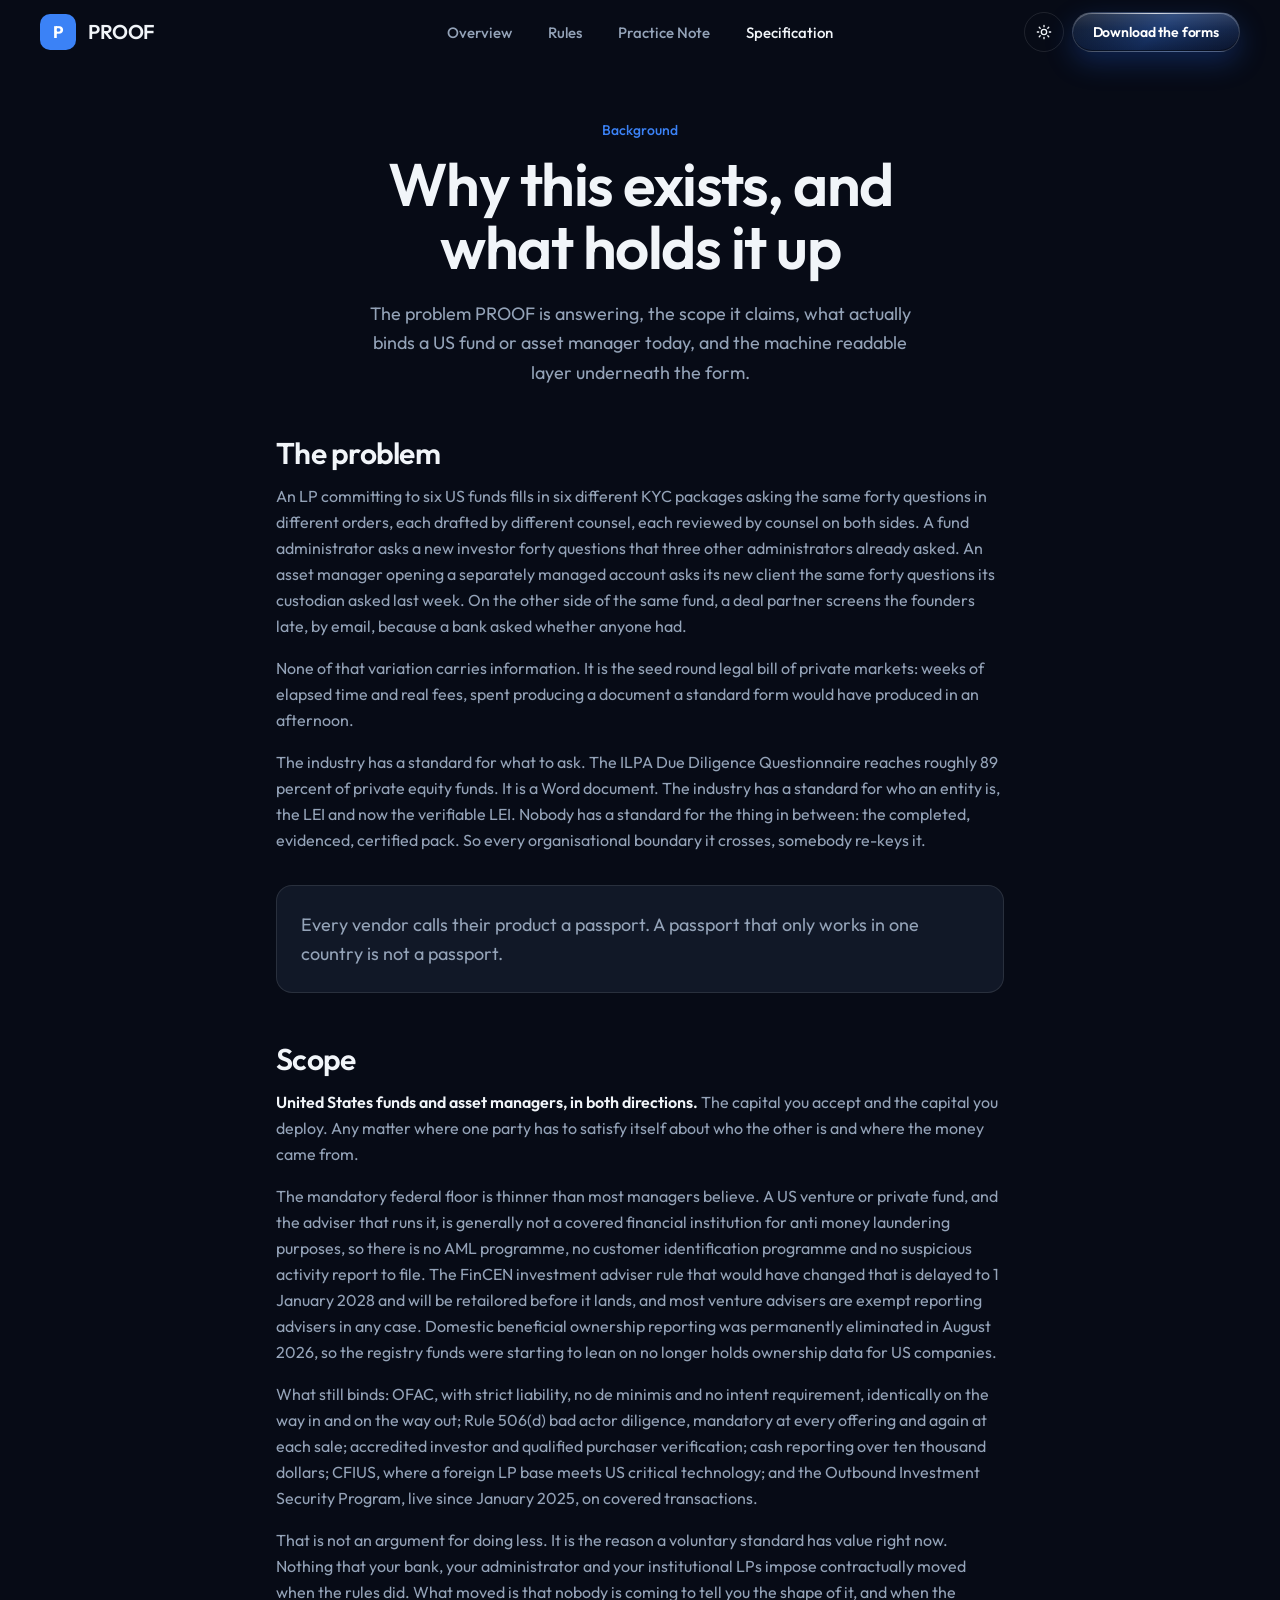
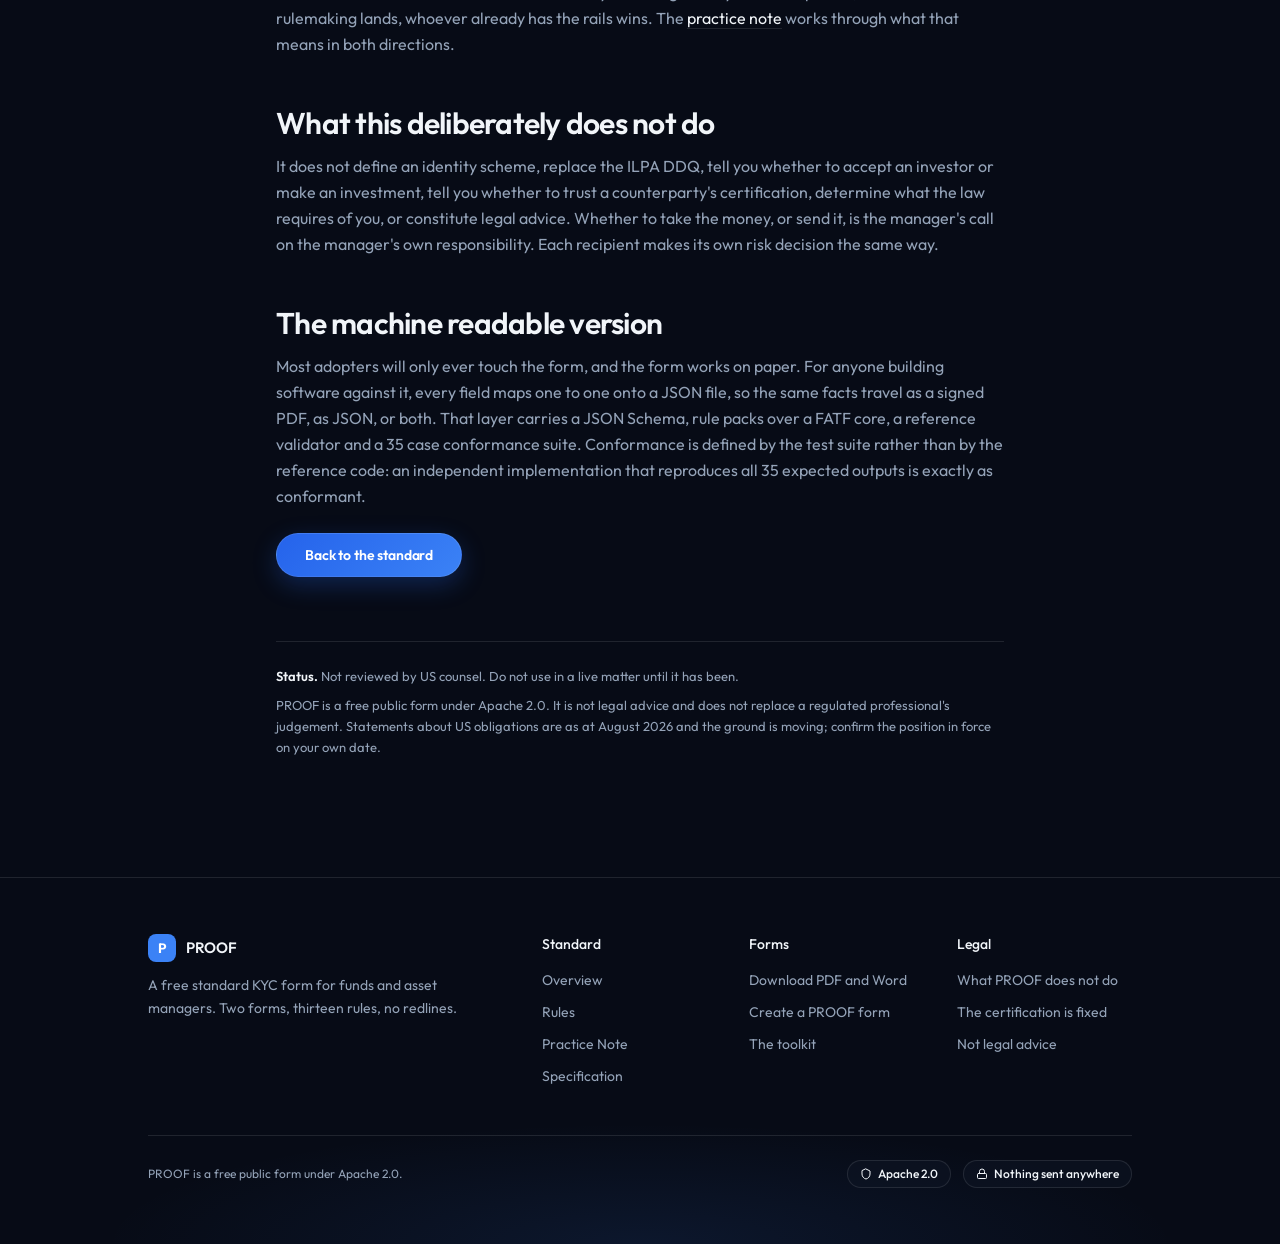
==== commit f25d7d07: "Remove the draft version mention everywhere Co-Authored-By: Claude Opus 5 (1M context) <noreply@anth" ====
--- a/background.html
+++ b/background.html
@@ -64,7 +64,7 @@
   </div>
 
   <footer class="colophon">
-    <p><b>Status.</b> Draft, version 0.3.0. Not reviewed by US counsel. Do not use in a live matter until it has been.</p>
+    <p><b>Status.</b> Not reviewed by US counsel. Do not use in a live matter until it has been.</p>
     <p>PROOF is a free public form under Apache 2.0. It is not legal advice and does not replace a regulated professional's judgement. Statements about US obligations are as at August 2026 and the ground is moving; confirm the position in force on your own date.</p>
   </footer>
 </div>
@@ -104,7 +104,7 @@
       </div>
     </div>
     <div class="bottom">
-      <p>PROOF is a free public form under Apache 2.0. Draft, version 0.3.0.</p>
+      <p>PROOF is a free public form under Apache 2.0.</p>
       <div class="badges">
         <span><svg viewBox="0 0 24 24" fill="none" stroke="currentColor" stroke-width="2" stroke-linecap="round" stroke-linejoin="round" aria-hidden="true"><path d="M12 2l8 4v6c0 5-3.5 9-8 10-4.5-1-8-5-8-10V6z"/></svg>Apache 2.0</span>
         <span><svg viewBox="0 0 24 24" fill="none" stroke="currentColor" stroke-width="2" stroke-linecap="round" stroke-linejoin="round" aria-hidden="true"><rect x="3" y="11" width="18" height="10" rx="2"/><path d="M7 11V7a5 5 0 0 1 10 0v4"/></svg>Nothing sent anywhere</span>
